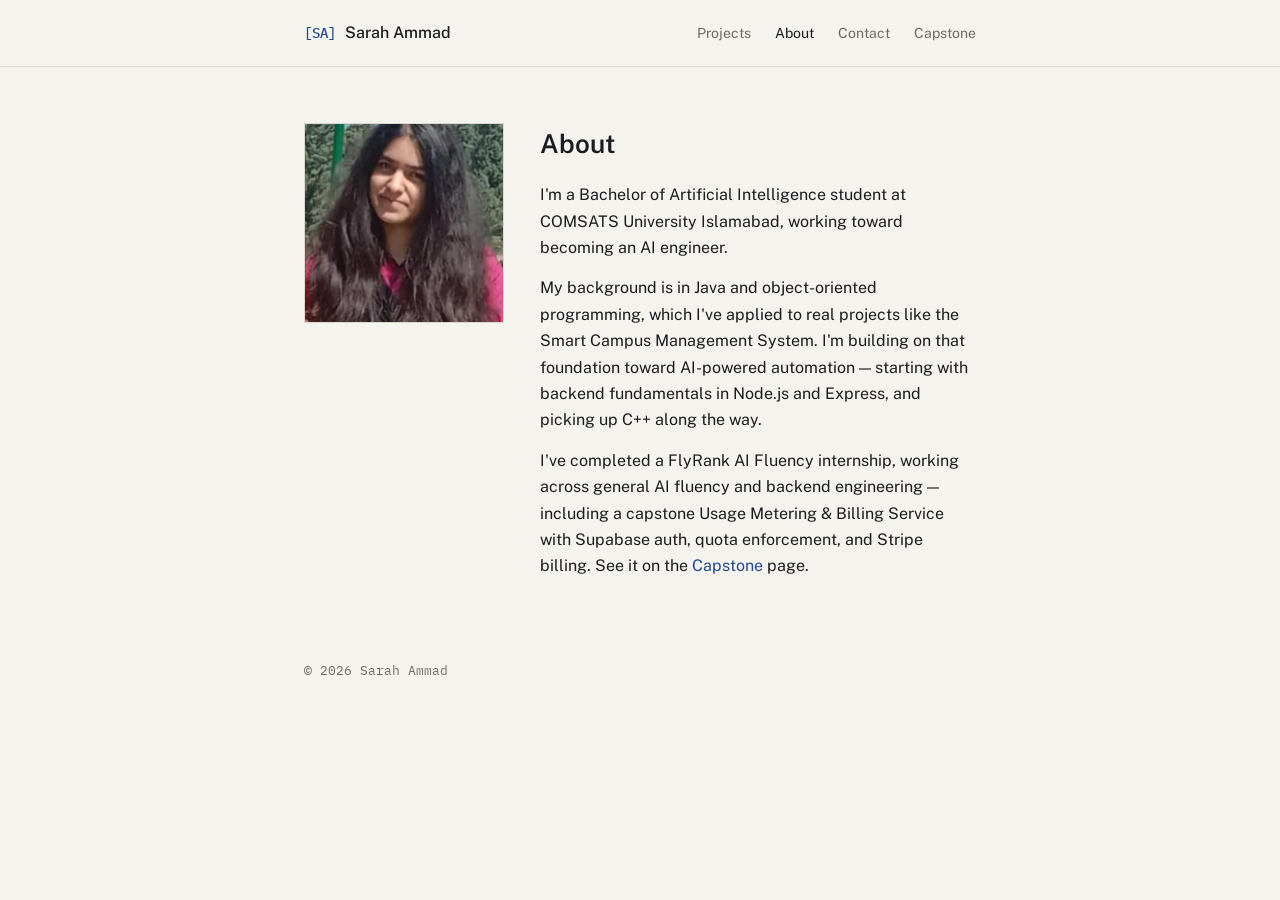
==== about.html @ 1abfa950 "Update navigation and heading styles in about.html" ====
<!DOCTYPE html>
<html lang="en">
<head>
<meta charset="UTF-8">
<meta name="viewport" content="width=device-width, initial-scale=1.0">
<title>About — Sarah Ammad</title>
<meta name="description" content="About Sarah Ammad — AI engineering student at COMSATS University Islamabad, building toward AI-powered automation.">
<meta property="og:title" content="About — Sarah Ammad">
<meta property="og:description" content="About Sarah Ammad — AI engineering student at COMSATS University Islamabad, building toward AI-powered automation.">
<meta property="og:type" content="website">
<meta property="og:url" content="https://sarahammadai.github.io/about.html">
<link rel="icon" type="image/svg+xml" href="favicon.svg">
<link rel="stylesheet" href="style.css">
</head>
<body>
<nav>
  <div class="nav-inner">
    <div class="brand">
      <a href="index.html"><span class="mark">[SA]</span> Sarah Ammad</a>
    </div>
    <div class="nav-links">
      <a href="projects.html">Projects</a>
      <a href="about.html" class="current">About</a>
      <a href="contact.html">Contact</a>
      <a href="capstone.html">Capstone</a>
    </div>
  </div>
</nav>
<div class="wrap">
  <section style="border-top:none; padding-top:56px;">
    <div class="about-grid">
      <img src="headshot.jpg" alt="Photo of Sarah Ammad">
      <div>
        <h1 style="font-weight:600; font-size:26px; margin-bottom:16px;">About</h1>
        <p style="margin-bottom:14px;">I'm a Bachelor of Artificial Intelligence student at COMSATS University Islamabad, working toward becoming an AI engineer.</p>
        <p style="margin-bottom:14px;">My background is in Java and object-oriented programming, which I've applied to real projects like the Smart Campus Management System. I'm building on that foundation toward AI-powered automation — starting with backend fundamentals in Node.js and Express, and picking up C++ along the way.</p>
        <p>I've completed a FlyRank AI Fluency internship, working across general AI fluency and backend engineering — including a capstone Usage Metering &amp; Billing Service with Supabase auth, quota enforcement, and Stripe billing. See it on the <a href="capstone.html">Capstone</a> page.</p>
      </div>
    </div>
  </section>
</div>
<footer>
  <div class="wrap">
    © 2026 Sarah Ammad
    <!-- <a href="FLYRANK_VERIFICATION_URL"><img src="flyrank-badge.svg" alt="FlyRank AI Fluency Graduate" height="32"></a> -->
  </div>
</footer>
<script data-goatcounter="https://sarahammad.goatcounter.com/count" async src="//gc.zgo.at/count.js"></script>
</body>
</html>
---- style.css ----
@import url('https://fonts.googleapis.com/css2?family=Public+Sans:wght@400;500;600&family=IBM+Plex+Mono:wght@400;500&display=swap');

:root {
  --paper: #F5F3EE;
  --ink: #1B1C1F;
  --accent: #23478E;
  --accent-soft: #E8ECF6;
  --muted: #6E6B62;
  --border: #DCD8CC;
  --surface: #EDEAE1;
}

* { margin: 0; padding: 0; box-sizing: border-box; }

body {
  font-family: 'Public Sans', sans-serif;
  background: var(--paper);
  color: var(--ink);
  line-height: 1.65;
  font-size: 16px;
}

a { color: var(--accent); text-decoration: none; }
a:hover { text-decoration: underline; }
a:focus-visible, button:focus-visible, input:focus-visible, textarea:focus-visible {
  outline: 2px solid var(--accent);
  outline-offset: 2px;
}

img { max-width: 100%; display: block; border: 1px solid var(--border); }

code, .mono { font-family: 'IBM Plex Mono', monospace; }

.wrap { max-width: 720px; margin: 0 auto; padding: 0 24px; }

/* Nav */
nav { border-bottom: 1px solid var(--border); }
.nav-inner {
  max-width: 720px;
  margin: 0 auto;
  padding: 20px 24px;
  display: flex;
  align-items: center;
  justify-content: space-between;
  flex-wrap: wrap;
  row-gap: 10px;
}
.brand { display: flex; align-items: center; gap: 9px; }
.brand a { color: var(--ink); display: flex; align-items: center; gap: 9px; font-weight: 500; }
.brand a:hover { text-decoration: none; }
.brand .mark {
  font-family: 'IBM Plex Mono', monospace;
  color: var(--accent);
  font-size: 14px;
}
.nav-links { display: flex; gap: 24px; font-size: 14px; }
.nav-links a { color: var(--muted); }
.nav-links a:hover { color: var(--ink); text-decoration: none; }
.nav-links a.current { color: var(--ink); }

/* Hero */
.hero { padding: 64px 0 48px; }
.hero h1 { font-weight: 600; font-size: 32px; margin-bottom: 12px; letter-spacing: -0.01em; }
.hero p.claim { font-size: 17px; color: var(--muted); max-width: 520px; margin-bottom: 28px; }

.btn {
  display: inline-block;
  background: var(--ink);
  color: var(--paper);
  padding: 11px 22px;
  font-size: 14px;
  font-weight: 500;
  border: 1px solid var(--ink);
}
.btn:hover { text-decoration: none; background: var(--accent); border-color: var(--accent); }

/* Status readout */
.status {
  font-family: 'IBM Plex Mono', monospace;
  font-size: 13.5px;
  background: var(--surface);
  border: 1px solid var(--border);
  padding: 18px 22px;
  color: var(--ink);
  line-height: 1.9;
}
.status .k { color: var(--muted); }
.status .v { color: var(--accent); }

/* Sections */
section { padding: 44px 0; border-top: 1px solid var(--border); }
h2 { font-weight: 600; font-size: 20px; margin-bottom: 20px; letter-spacing: -0.005em; }
h3 { font-weight: 500; font-size: 17px; margin-bottom: 6px; }

/* Spec sheet (key/value blocks) */
.spec { border-top: 1px solid var(--border); margin-top: 4px; }
.spec-row {
  display: grid;
  grid-template-columns: 140px 1fr;
  gap: 16px;
  padding: 12px 0;
  border-bottom: 1px solid var(--border);
  font-size: 14.5px;
}
.spec-row dt {
  font-family: 'IBM Plex Mono', monospace;
  color: var(--muted);
  font-size: 12.5px;
  text-transform: lowercase;
  padding-top: 1px;
}
.spec-row dd { color: var(--ink); }

/* Project list rows */
.project-list { border-top: 1px solid var(--border); }
.project-row {
  display: grid;
  grid-template-columns: 130px 1fr;
  gap: 24px;
  padding: 28px 0;
  border-bottom: 1px solid var(--border);
}
.project-row .stack {
  font-family: 'IBM Plex Mono', monospace;
  font-size: 12px;
  color: var(--accent);
  line-height: 1.6;
  padding-top: 2px;
}
.project-row p { color: var(--muted); font-size: 15px; margin: 6px 0 10px; }
.project-row a { font-size: 14.5px; }

/* Skills */
.skills { display: flex; flex-wrap: wrap; gap: 8px; }
.skills span {
  font-family: 'IBM Plex Mono', monospace;
  font-size: 12.5px;
  border: 1px solid var(--border);
  padding: 5px 12px;
  color: var(--muted);
}

/* Case study pages */
.case-header p.subtitle { color: var(--muted); font-size: 16px; margin-top: 8px; }
.shot { margin: 28px 0; }
.shot figcaption { font-size: 13.5px; color: var(--muted); margin-top: 10px; }

/* About */
.about-grid { display: grid; grid-template-columns: 200px 1fr; gap: 36px; align-items: start; }

/* Contact */
.contact-list { list-style: none; }
.contact-list li {
  margin-bottom: 0;
  font-size: 15.5px;
  padding: 12px 0;
  border-bottom: 1px solid var(--border);
  display: grid;
  grid-template-columns: 100px 1fr;
  gap: 16px;
}
.contact-list { border-top: 1px solid var(--border); }
.contact-list .label { font-family: 'IBM Plex Mono', monospace; font-size: 12.5px; color: var(--muted); padding-top: 2px; }

label { font-size: 13.5px; color: var(--muted); display: block; margin-bottom: 6px; }
input[type=text], input[type=email], textarea {
  width: 100%;
  padding: 10px 12px;
  border: 1px solid var(--border);
  background: var(--paper);
  font-family: 'Public Sans', sans-serif;
  font-size: 15px;
  color: var(--ink);
}
input:focus, textarea:focus { border-color: var(--accent); }
.field { margin-bottom: 16px; }

footer {
  padding: 36px 0 60px;
  color: var(--muted);
  font-size: 13px;
  font-family: 'IBM Plex Mono', monospace;
}

@media (max-width: 640px) {
  .about-grid { grid-template-columns: 1fr; }
  .about-grid img { width: 150px; }
  .project-row { grid-template-columns: 1fr; gap: 8px; }
  .spec-row { grid-template-columns: 100px 1fr; }
  .nav-links { gap: 16px; font-size: 13px; }
  .hero h1 { font-size: 27px; }
}
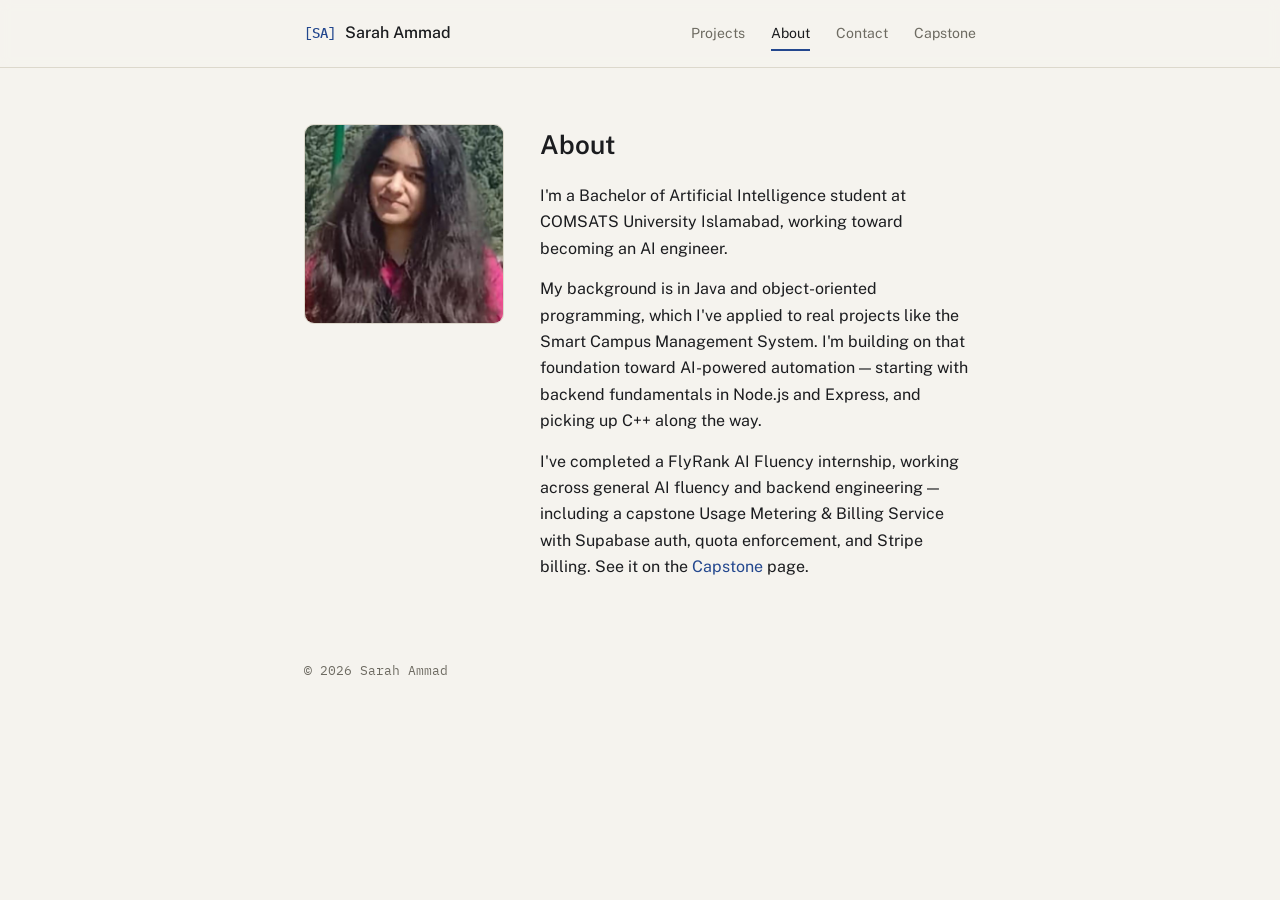
==== commit 5e72ca42: "Add navigation toggle button and script inclusion" ====
--- a/about.html
+++ b/about.html
@@ -24,6 +24,7 @@
       <a href="contact.html">Contact</a>
       <a href="capstone.html">Capstone</a>
     </div>
+    <button class="nav-toggle" aria-label="Menu" aria-expanded="false"><span></span></button>
   </div>
 </nav>
 <div class="wrap">
@@ -46,5 +47,6 @@
   </div>
 </footer>
 <script data-goatcounter="https://sarahammad.goatcounter.com/count" async src="//gc.zgo.at/count.js"></script>
+<script src="app.js"></script>
 </body>
 </html>
--- a/style.css
+++ b/style.css
@@ -8,9 +8,12 @@
   --muted: #6E6B62;
   --border: #DCD8CC;
   --surface: #EDEAE1;
+  --radius: 5px;
 }
 
 * { margin: 0; padding: 0; box-sizing: border-box; }
+
+html { scroll-behavior: smooth; }
 
 body {
   font-family: 'Public Sans', sans-serif;
@@ -20,46 +23,92 @@
   font-size: 16px;
 }
 
-a { color: var(--accent); text-decoration: none; }
+a { color: var(--accent); text-decoration: none; transition: color .15s ease; }
 a:hover { text-decoration: underline; }
 a:focus-visible, button:focus-visible, input:focus-visible, textarea:focus-visible {
   outline: 2px solid var(--accent);
   outline-offset: 2px;
 }
 
-img { max-width: 100%; display: block; border: 1px solid var(--border); }
+img { max-width: 100%; display: block; border: 1px solid var(--border); border-radius: var(--radius); transition: box-shadow .2s ease, border-color .2s ease; }
+figure.shot:hover img { box-shadow: 0 6px 20px rgba(27,28,31,0.08); border-color: #C9C4B4; }
 
 code, .mono { font-family: 'IBM Plex Mono', monospace; }
 
 .wrap { max-width: 720px; margin: 0 auto; padding: 0 24px; }
 
 /* Nav */
-nav { border-bottom: 1px solid var(--border); }
+nav {
+  border-bottom: 1px solid var(--border);
+  position: sticky;
+  top: 0;
+  background: rgba(245,243,238,0.92);
+  backdrop-filter: blur(6px);
+  z-index: 20;
+}
 .nav-inner {
   max-width: 720px;
   margin: 0 auto;
-  padding: 20px 24px;
+  padding: 18px 24px;
   display: flex;
   align-items: center;
   justify-content: space-between;
-  flex-wrap: wrap;
-  row-gap: 10px;
 }
 .brand { display: flex; align-items: center; gap: 9px; }
 .brand a { color: var(--ink); display: flex; align-items: center; gap: 9px; font-weight: 500; }
-.brand a:hover { text-decoration: none; }
+.brand a:hover { text-decoration: none; color: var(--accent); }
 .brand .mark {
   font-family: 'IBM Plex Mono', monospace;
   color: var(--accent);
   font-size: 14px;
 }
-.nav-links { display: flex; gap: 24px; font-size: 14px; }
-.nav-links a { color: var(--muted); }
+.nav-links { display: flex; gap: 26px; font-size: 14px; }
+.nav-links a { color: var(--muted); position: relative; padding: 4px 0; }
 .nav-links a:hover { color: var(--ink); text-decoration: none; }
 .nav-links a.current { color: var(--ink); }
+.nav-links a.current::after {
+  content: "";
+  position: absolute;
+  left: 0; right: 0; bottom: -2px;
+  height: 2px;
+  background: var(--accent);
+}
+.nav-toggle {
+  display: none;
+  background: none;
+  border: 1px solid var(--border);
+  border-radius: var(--radius);
+  width: 38px;
+  height: 34px;
+  align-items: center;
+  justify-content: center;
+  cursor: pointer;
+}
+.nav-toggle span, .nav-toggle span::before, .nav-toggle span::after {
+  content: "";
+  display: block;
+  width: 16px;
+  height: 1.5px;
+  background: var(--ink);
+  position: relative;
+  transition: transform .2s ease, opacity .2s ease;
+}
+.nav-toggle span::before { position: absolute; top: -5px; }
+.nav-toggle span::after { position: absolute; top: 5px; }
+.nav-toggle[aria-expanded="true"] span { background: transparent; }
+.nav-toggle[aria-expanded="true"] span::before { transform: translateY(5px) rotate(45deg); }
+.nav-toggle[aria-expanded="true"] span::after { transform: translateY(-5px) rotate(-45deg); }
+
+/* Breadcrumb */
+.crumb { padding: 20px 0 0; font-size: 13.5px; }
+.crumb a { color: var(--muted); }
+.crumb a:hover { color: var(--accent); }
 
 /* Hero */
-.hero { padding: 64px 0 48px; }
+.hero { padding: 60px 0 44px; }
+.hero .rule {
+  width: 40px; height: 3px; background: var(--accent); margin-bottom: 22px;
+}
 .hero h1 { font-weight: 600; font-size: 32px; margin-bottom: 12px; letter-spacing: -0.01em; }
 .hero p.claim { font-size: 17px; color: var(--muted); max-width: 520px; margin-bottom: 28px; }
 
@@ -71,8 +120,12 @@
   font-size: 14px;
   font-weight: 500;
   border: 1px solid var(--ink);
+  border-radius: var(--radius);
+  transition: background .15s ease, border-color .15s ease, transform .1s ease;
+  cursor: pointer;
 }
 .btn:hover { text-decoration: none; background: var(--accent); border-color: var(--accent); }
+.btn:active { transform: scale(0.98); }
 
 /* Status readout */
 .status {
@@ -80,6 +133,7 @@
   font-size: 13.5px;
   background: var(--surface);
   border: 1px solid var(--border);
+  border-radius: var(--radius);
   padding: 18px 22px;
   color: var(--ink);
   line-height: 1.9;
@@ -117,9 +171,13 @@
   display: grid;
   grid-template-columns: 130px 1fr;
   gap: 24px;
-  padding: 28px 0;
-  border-bottom: 1px solid var(--border);
-}
+  padding: 24px 16px;
+  margin: 0 -16px;
+  border-bottom: 1px solid var(--border);
+  border-radius: var(--radius);
+  transition: background .15s ease;
+}
+.project-row:hover { background: var(--surface); }
 .project-row .stack {
   font-family: 'IBM Plex Mono', monospace;
   font-size: 12px;
@@ -128,7 +186,7 @@
   padding-top: 2px;
 }
 .project-row p { color: var(--muted); font-size: 15px; margin: 6px 0 10px; }
-.project-row a { font-size: 14.5px; }
+.project-row a { font-size: 14.5px; font-weight: 500; }
 
 /* Skills */
 .skills { display: flex; flex-wrap: wrap; gap: 8px; }
@@ -136,9 +194,12 @@
   font-family: 'IBM Plex Mono', monospace;
   font-size: 12.5px;
   border: 1px solid var(--border);
+  border-radius: var(--radius);
   padding: 5px 12px;
   color: var(--muted);
-}
+  transition: border-color .15s ease, color .15s ease;
+}
+.skills span:hover { border-color: var(--accent); color: var(--accent); }
 
 /* Case study pages */
 .case-header p.subtitle { color: var(--muted); font-size: 16px; margin-top: 8px; }
@@ -147,19 +208,22 @@
 
 /* About */
 .about-grid { display: grid; grid-template-columns: 200px 1fr; gap: 36px; align-items: start; }
+.about-grid img { border-radius: 10px; }
 
 /* Contact */
-.contact-list { list-style: none; }
+.contact-list { list-style: none; border-top: 1px solid var(--border); }
 .contact-list li {
-  margin-bottom: 0;
   font-size: 15.5px;
-  padding: 12px 0;
+  padding: 13px 4px;
+  margin: 0 -4px;
   border-bottom: 1px solid var(--border);
   display: grid;
   grid-template-columns: 100px 1fr;
   gap: 16px;
-}
-.contact-list { border-top: 1px solid var(--border); }
+  border-radius: var(--radius);
+  transition: background .15s ease;
+}
+.contact-list li:hover { background: var(--surface); }
 .contact-list .label { font-family: 'IBM Plex Mono', monospace; font-size: 12.5px; color: var(--muted); padding-top: 2px; }
 
 label { font-size: 13.5px; color: var(--muted); display: block; margin-bottom: 6px; }
@@ -167,12 +231,14 @@
   width: 100%;
   padding: 10px 12px;
   border: 1px solid var(--border);
-  background: var(--paper);
+  border-radius: var(--radius);
+  background: #fff;
   font-family: 'Public Sans', sans-serif;
   font-size: 15px;
   color: var(--ink);
-}
-input:focus, textarea:focus { border-color: var(--accent); }
+  transition: border-color .15s ease, box-shadow .15s ease;
+}
+input:focus, textarea:focus { border-color: var(--accent); box-shadow: 0 0 0 3px var(--accent-soft); outline: none; }
 .field { margin-bottom: 16px; }
 
 footer {
@@ -180,6 +246,11 @@
   color: var(--muted);
   font-size: 13px;
   font-family: 'IBM Plex Mono', monospace;
+}
+
+@media (prefers-reduced-motion: reduce) {
+  html { scroll-behavior: auto; }
+  * { transition: none !important; }
 }
 
 @media (max-width: 640px) {
@@ -187,6 +258,21 @@
   .about-grid img { width: 150px; }
   .project-row { grid-template-columns: 1fr; gap: 8px; }
   .spec-row { grid-template-columns: 100px 1fr; }
-  .nav-links { gap: 16px; font-size: 13px; }
   .hero h1 { font-size: 27px; }
-}
+
+  .nav-toggle { display: flex; }
+  .nav-links {
+    position: absolute;
+    top: 100%; left: 0; right: 0;
+    background: var(--paper);
+    border-bottom: 1px solid var(--border);
+    flex-direction: column;
+    gap: 0;
+    padding: 8px 24px 16px;
+    display: none;
+  }
+  .nav-links.open { display: flex; }
+  .nav-links a { padding: 10px 0; border-bottom: 1px solid var(--border); }
+  .nav-links a:last-child { border-bottom: none; }
+  .nav-links a.current::after { display: none; }
+}
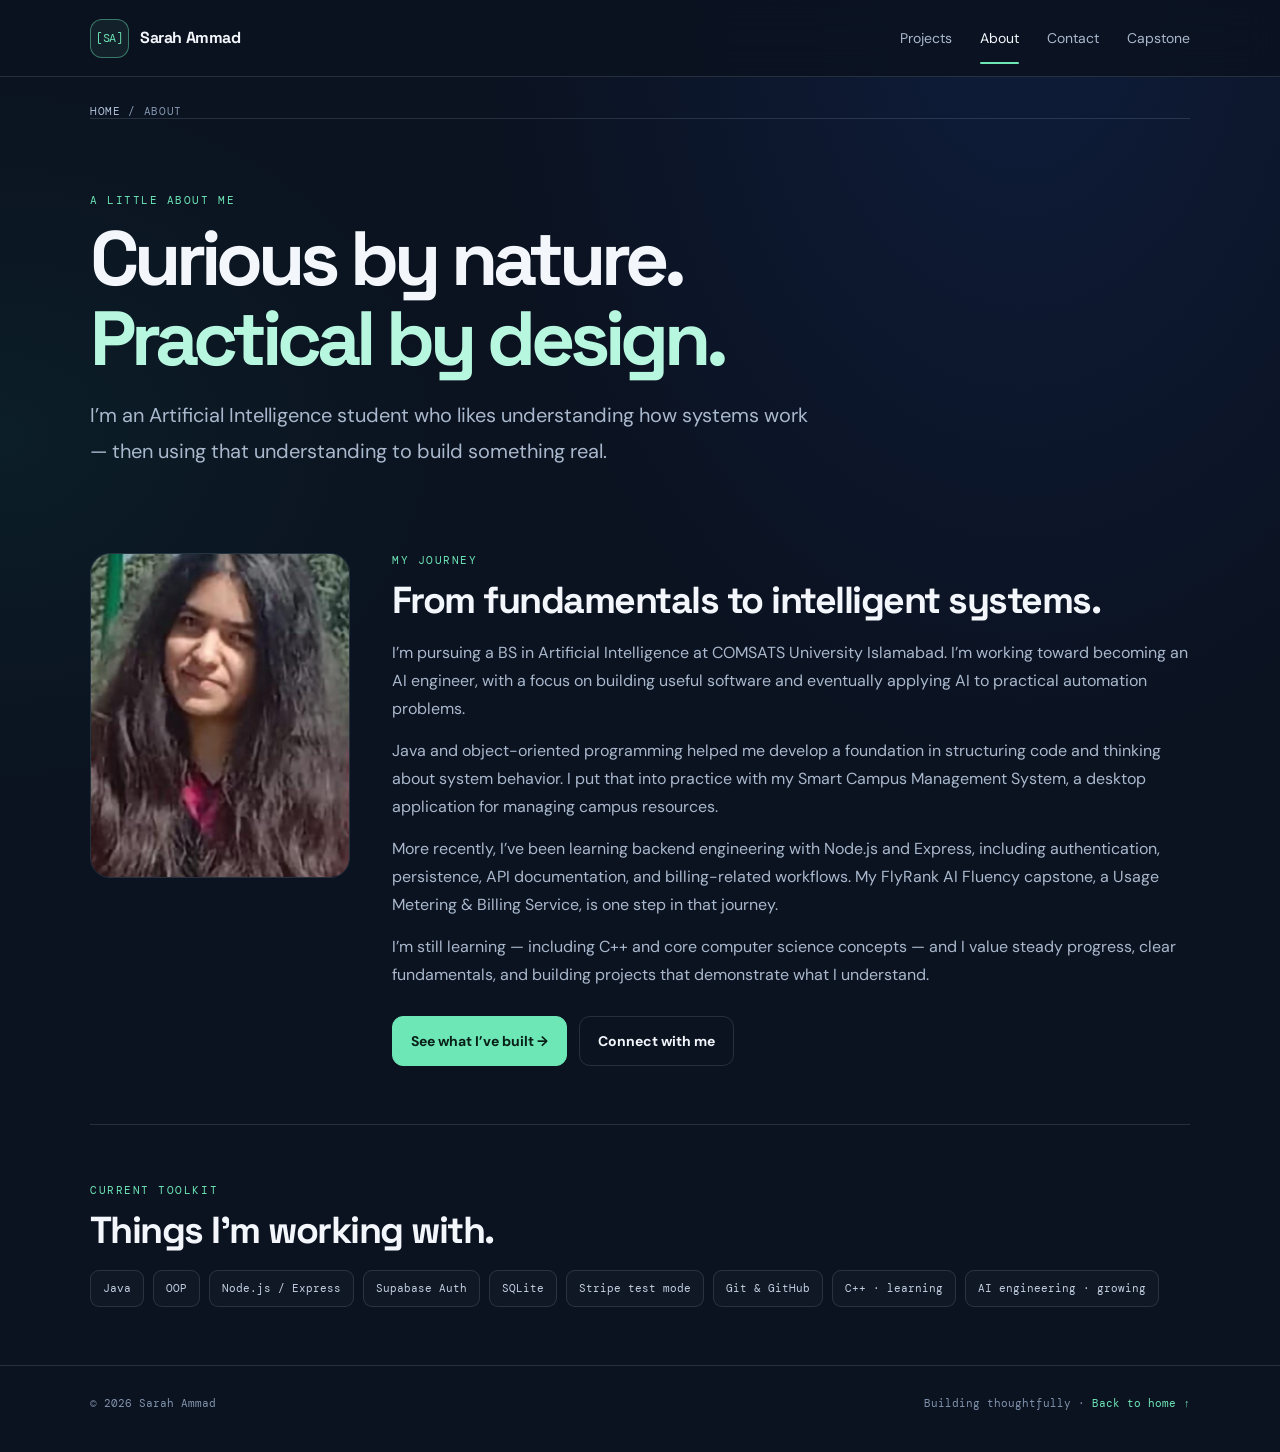
==== commit 43041e6b: "Redesign about.html with cohesive portfolio styling" ====
--- a/about.html
+++ b/about.html
@@ -1,52 +1,11 @@
-<!DOCTYPE html>
-<html lang="en">
-<head>
-<meta charset="UTF-8">
+<!DOCTYPE html><html lang="en"><head><meta charset="UTF-8">
 <meta name="viewport" content="width=device-width, initial-scale=1.0">
+<meta name="theme-color" content="#0b1220">
 <title>About — Sarah Ammad</title>
-<meta name="description" content="About Sarah Ammad — AI engineering student at COMSATS University Islamabad, building toward AI-powered automation.">
+<meta name="description" content="Learn about Sarah Ammad, an Artificial Intelligence student at COMSATS University Islamabad building toward AI engineering.">
 <meta property="og:title" content="About — Sarah Ammad">
-<meta property="og:description" content="About Sarah Ammad — AI engineering student at COMSATS University Islamabad, building toward AI-powered automation.">
+<meta property="og:description" content="Learn about Sarah Ammad, an Artificial Intelligence student at COMSATS University Islamabad building toward AI engineering.">
 <meta property="og:type" content="website">
 <meta property="og:url" content="https://sarahammadai.github.io/about.html">
 <link rel="icon" type="image/svg+xml" href="favicon.svg">
-<link rel="stylesheet" href="style.css">
-</head>
-<body>
-<nav>
-  <div class="nav-inner">
-    <div class="brand">
-      <a href="index.html"><span class="mark">[SA]</span> Sarah Ammad</a>
-    </div>
-    <div class="nav-links">
-      <a href="projects.html">Projects</a>
-      <a href="about.html" class="current">About</a>
-      <a href="contact.html">Contact</a>
-      <a href="capstone.html">Capstone</a>
-    </div>
-    <button class="nav-toggle" aria-label="Menu" aria-expanded="false"><span></span></button>
-  </div>
-</nav>
-<div class="wrap">
-  <section style="border-top:none; padding-top:56px;">
-    <div class="about-grid">
-      <img src="headshot.jpg" alt="Photo of Sarah Ammad">
-      <div>
-        <h1 style="font-weight:600; font-size:26px; margin-bottom:16px;">About</h1>
-        <p style="margin-bottom:14px;">I'm a Bachelor of Artificial Intelligence student at COMSATS University Islamabad, working toward becoming an AI engineer.</p>
-        <p style="margin-bottom:14px;">My background is in Java and object-oriented programming, which I've applied to real projects like the Smart Campus Management System. I'm building on that foundation toward AI-powered automation — starting with backend fundamentals in Node.js and Express, and picking up C++ along the way.</p>
-        <p>I've completed a FlyRank AI Fluency internship, working across general AI fluency and backend engineering — including a capstone Usage Metering &amp; Billing Service with Supabase auth, quota enforcement, and Stripe billing. See it on the <a href="capstone.html">Capstone</a> page.</p>
-      </div>
-    </div>
-  </section>
-</div>
-<footer>
-  <div class="wrap">
-    © 2026 Sarah Ammad
-    <!-- <a href="FLYRANK_VERIFICATION_URL"><img src="flyrank-badge.svg" alt="FlyRank AI Fluency Graduate" height="32"></a> -->
-  </div>
-</footer>
-<script data-goatcounter="https://sarahammad.goatcounter.com/count" async src="//gc.zgo.at/count.js"></script>
-<script src="app.js"></script>
-</body>
-</html>
+<link rel="stylesheet" href="style.css"></head><body><nav><div class="wrap nav-inner"><div class="brand"><a href="index.html"><span class="mark">[SA]</span> Sarah Ammad</a></div><button class="nav-toggle" aria-label="Toggle navigation" aria-expanded="false"><span></span>Menu</button><div class="nav-links"><a href="projects.html" >Projects</a><a href="about.html" class="current">About</a><a href="contact.html" >Contact</a><a href="capstone.html" >Capstone</a></div></div></nav><main class="wrap"><p class="crumb"><a href="index.html">Home</a> / About</p><section class="hero"><p class="kicker">A little about me</p><h1>Curious by nature.<br><span class="highlight">Practical by design.</span></h1><p class="claim">I’m an Artificial Intelligence student who likes understanding how systems work — then using that understanding to build something real.</p></section><section style="padding-top:0;border-top:0"><div class="about-grid"><img src="headshot.jpg" alt="Portrait of Sarah Ammad" loading="lazy"><div><p class="kicker">My journey</p><h2>From fundamentals to intelligent systems.</h2><p>I’m pursuing a BS in Artificial Intelligence at COMSATS University Islamabad. I’m working toward becoming an AI engineer, with a focus on building useful software and eventually applying AI to practical automation problems.</p><p>Java and object-oriented programming helped me develop a foundation in structuring code and thinking about system behavior. I put that into practice with my Smart Campus Management System, a desktop application for managing campus resources.</p><p>More recently, I’ve been learning backend engineering with Node.js and Express, including authentication, persistence, API documentation, and billing-related workflows. My FlyRank AI Fluency capstone, a Usage Metering &amp; Billing Service, is one step in that journey.</p><p>I’m still learning — including C++ and core computer science concepts — and I value steady progress, clear fundamentals, and building projects that demonstrate what I understand.</p><div class="actions"><a class="btn" href="projects.html">See what I’ve built →</a><a class="btn secondary" href="contact.html">Connect with me</a></div></div></div></section><section><p class="kicker">Current toolkit</p><h2>Things I’m working with.</h2><div class="skills"><span>Java</span><span>OOP</span><span>Node.js / Express</span><span>Supabase Auth</span><span>SQLite</span><span>Stripe test mode</span><span>Git &amp; GitHub</span><span>C++ · learning</span><span>AI engineering · growing</span></div></section></main><footer><div class="wrap"><span>© 2026 Sarah Ammad</span><span>Building thoughtfully · <a href="index.html">Back to home ↑</a></span></div></footer><script data-goatcounter="https://sarahammad.goatcounter.com/count" async src="//gc.zgo.at/count.js"></script><script src="app.js"></script></body></html>
--- a/style.css
+++ b/style.css
@@ -1,278 +1,55 @@
-@import url('https://fonts.googleapis.com/css2?family=Public+Sans:wght@400;500;600&family=IBM+Plex+Mono:wght@400;500&display=swap');
-
-:root {
-  --paper: #F5F3EE;
-  --ink: #1B1C1F;
-  --accent: #23478E;
-  --accent-soft: #E8ECF6;
-  --muted: #6E6B62;
-  --border: #DCD8CC;
-  --surface: #EDEAE1;
-  --radius: 5px;
-}
-
-* { margin: 0; padding: 0; box-sizing: border-box; }
-
-html { scroll-behavior: smooth; }
-
-body {
-  font-family: 'Public Sans', sans-serif;
-  background: var(--paper);
-  color: var(--ink);
-  line-height: 1.65;
-  font-size: 16px;
-}
-
-a { color: var(--accent); text-decoration: none; transition: color .15s ease; }
-a:hover { text-decoration: underline; }
-a:focus-visible, button:focus-visible, input:focus-visible, textarea:focus-visible {
-  outline: 2px solid var(--accent);
-  outline-offset: 2px;
-}
-
-img { max-width: 100%; display: block; border: 1px solid var(--border); border-radius: var(--radius); transition: box-shadow .2s ease, border-color .2s ease; }
-figure.shot:hover img { box-shadow: 0 6px 20px rgba(27,28,31,0.08); border-color: #C9C4B4; }
-
-code, .mono { font-family: 'IBM Plex Mono', monospace; }
-
-.wrap { max-width: 720px; margin: 0 auto; padding: 0 24px; }
-
-/* Nav */
-nav {
-  border-bottom: 1px solid var(--border);
-  position: sticky;
-  top: 0;
-  background: rgba(245,243,238,0.92);
-  backdrop-filter: blur(6px);
-  z-index: 20;
-}
-.nav-inner {
-  max-width: 720px;
-  margin: 0 auto;
-  padding: 18px 24px;
-  display: flex;
-  align-items: center;
-  justify-content: space-between;
-}
-.brand { display: flex; align-items: center; gap: 9px; }
-.brand a { color: var(--ink); display: flex; align-items: center; gap: 9px; font-weight: 500; }
-.brand a:hover { text-decoration: none; color: var(--accent); }
-.brand .mark {
-  font-family: 'IBM Plex Mono', monospace;
-  color: var(--accent);
-  font-size: 14px;
-}
-.nav-links { display: flex; gap: 26px; font-size: 14px; }
-.nav-links a { color: var(--muted); position: relative; padding: 4px 0; }
-.nav-links a:hover { color: var(--ink); text-decoration: none; }
-.nav-links a.current { color: var(--ink); }
-.nav-links a.current::after {
-  content: "";
-  position: absolute;
-  left: 0; right: 0; bottom: -2px;
-  height: 2px;
-  background: var(--accent);
-}
-.nav-toggle {
-  display: none;
-  background: none;
-  border: 1px solid var(--border);
-  border-radius: var(--radius);
-  width: 38px;
-  height: 34px;
-  align-items: center;
-  justify-content: center;
-  cursor: pointer;
-}
-.nav-toggle span, .nav-toggle span::before, .nav-toggle span::after {
-  content: "";
-  display: block;
-  width: 16px;
-  height: 1.5px;
-  background: var(--ink);
-  position: relative;
-  transition: transform .2s ease, opacity .2s ease;
-}
-.nav-toggle span::before { position: absolute; top: -5px; }
-.nav-toggle span::after { position: absolute; top: 5px; }
-.nav-toggle[aria-expanded="true"] span { background: transparent; }
-.nav-toggle[aria-expanded="true"] span::before { transform: translateY(5px) rotate(45deg); }
-.nav-toggle[aria-expanded="true"] span::after { transform: translateY(-5px) rotate(-45deg); }
-
-/* Breadcrumb */
-.crumb { padding: 20px 0 0; font-size: 13.5px; }
-.crumb a { color: var(--muted); }
-.crumb a:hover { color: var(--accent); }
-
-/* Hero */
-.hero { padding: 60px 0 44px; }
-.hero .rule {
-  width: 40px; height: 3px; background: var(--accent); margin-bottom: 22px;
-}
-.hero h1 { font-weight: 600; font-size: 32px; margin-bottom: 12px; letter-spacing: -0.01em; }
-.hero p.claim { font-size: 17px; color: var(--muted); max-width: 520px; margin-bottom: 28px; }
-
-.btn {
-  display: inline-block;
-  background: var(--ink);
-  color: var(--paper);
-  padding: 11px 22px;
-  font-size: 14px;
-  font-weight: 500;
-  border: 1px solid var(--ink);
-  border-radius: var(--radius);
-  transition: background .15s ease, border-color .15s ease, transform .1s ease;
-  cursor: pointer;
-}
-.btn:hover { text-decoration: none; background: var(--accent); border-color: var(--accent); }
-.btn:active { transform: scale(0.98); }
-
-/* Status readout */
-.status {
-  font-family: 'IBM Plex Mono', monospace;
-  font-size: 13.5px;
-  background: var(--surface);
-  border: 1px solid var(--border);
-  border-radius: var(--radius);
-  padding: 18px 22px;
-  color: var(--ink);
-  line-height: 1.9;
-}
-.status .k { color: var(--muted); }
-.status .v { color: var(--accent); }
-
-/* Sections */
-section { padding: 44px 0; border-top: 1px solid var(--border); }
-h2 { font-weight: 600; font-size: 20px; margin-bottom: 20px; letter-spacing: -0.005em; }
-h3 { font-weight: 500; font-size: 17px; margin-bottom: 6px; }
-
-/* Spec sheet (key/value blocks) */
-.spec { border-top: 1px solid var(--border); margin-top: 4px; }
-.spec-row {
-  display: grid;
-  grid-template-columns: 140px 1fr;
-  gap: 16px;
-  padding: 12px 0;
-  border-bottom: 1px solid var(--border);
-  font-size: 14.5px;
-}
-.spec-row dt {
-  font-family: 'IBM Plex Mono', monospace;
-  color: var(--muted);
-  font-size: 12.5px;
-  text-transform: lowercase;
-  padding-top: 1px;
-}
-.spec-row dd { color: var(--ink); }
-
-/* Project list rows */
-.project-list { border-top: 1px solid var(--border); }
-.project-row {
-  display: grid;
-  grid-template-columns: 130px 1fr;
-  gap: 24px;
-  padding: 24px 16px;
-  margin: 0 -16px;
-  border-bottom: 1px solid var(--border);
-  border-radius: var(--radius);
-  transition: background .15s ease;
-}
-.project-row:hover { background: var(--surface); }
-.project-row .stack {
-  font-family: 'IBM Plex Mono', monospace;
-  font-size: 12px;
-  color: var(--accent);
-  line-height: 1.6;
-  padding-top: 2px;
-}
-.project-row p { color: var(--muted); font-size: 15px; margin: 6px 0 10px; }
-.project-row a { font-size: 14.5px; font-weight: 500; }
-
-/* Skills */
-.skills { display: flex; flex-wrap: wrap; gap: 8px; }
-.skills span {
-  font-family: 'IBM Plex Mono', monospace;
-  font-size: 12.5px;
-  border: 1px solid var(--border);
-  border-radius: var(--radius);
-  padding: 5px 12px;
-  color: var(--muted);
-  transition: border-color .15s ease, color .15s ease;
-}
-.skills span:hover { border-color: var(--accent); color: var(--accent); }
-
-/* Case study pages */
-.case-header p.subtitle { color: var(--muted); font-size: 16px; margin-top: 8px; }
-.shot { margin: 28px 0; }
-.shot figcaption { font-size: 13.5px; color: var(--muted); margin-top: 10px; }
-
-/* About */
-.about-grid { display: grid; grid-template-columns: 200px 1fr; gap: 36px; align-items: start; }
-.about-grid img { border-radius: 10px; }
-
-/* Contact */
-.contact-list { list-style: none; border-top: 1px solid var(--border); }
-.contact-list li {
-  font-size: 15.5px;
-  padding: 13px 4px;
-  margin: 0 -4px;
-  border-bottom: 1px solid var(--border);
-  display: grid;
-  grid-template-columns: 100px 1fr;
-  gap: 16px;
-  border-radius: var(--radius);
-  transition: background .15s ease;
-}
-.contact-list li:hover { background: var(--surface); }
-.contact-list .label { font-family: 'IBM Plex Mono', monospace; font-size: 12.5px; color: var(--muted); padding-top: 2px; }
-
-label { font-size: 13.5px; color: var(--muted); display: block; margin-bottom: 6px; }
-input[type=text], input[type=email], textarea {
-  width: 100%;
-  padding: 10px 12px;
-  border: 1px solid var(--border);
-  border-radius: var(--radius);
-  background: #fff;
-  font-family: 'Public Sans', sans-serif;
-  font-size: 15px;
-  color: var(--ink);
-  transition: border-color .15s ease, box-shadow .15s ease;
-}
-input:focus, textarea:focus { border-color: var(--accent); box-shadow: 0 0 0 3px var(--accent-soft); outline: none; }
-.field { margin-bottom: 16px; }
-
-footer {
-  padding: 36px 0 60px;
-  color: var(--muted);
-  font-size: 13px;
-  font-family: 'IBM Plex Mono', monospace;
-}
-
-@media (prefers-reduced-motion: reduce) {
-  html { scroll-behavior: auto; }
-  * { transition: none !important; }
-}
-
-@media (max-width: 640px) {
-  .about-grid { grid-template-columns: 1fr; }
-  .about-grid img { width: 150px; }
-  .project-row { grid-template-columns: 1fr; gap: 8px; }
-  .spec-row { grid-template-columns: 100px 1fr; }
-  .hero h1 { font-size: 27px; }
-
-  .nav-toggle { display: flex; }
-  .nav-links {
-    position: absolute;
-    top: 100%; left: 0; right: 0;
-    background: var(--paper);
-    border-bottom: 1px solid var(--border);
-    flex-direction: column;
-    gap: 0;
-    padding: 8px 24px 16px;
-    display: none;
-  }
-  .nav-links.open { display: flex; }
-  .nav-links a { padding: 10px 0; border-bottom: 1px solid var(--border); }
-  .nav-links a:last-child { border-bottom: none; }
-  .nav-links a.current::after { display: none; }
-}
+@import url('https://fonts.googleapis.com/css2?family=DM+Mono:wght@400;500&family=DM+Sans:wght@400;500;600;700&family=Space+Grotesk:wght@500;600;700&display=swap');
+:root{--bg:#0b1220;--panel:#111d30;--panel2:#15243a;--line:rgba(190,211,235,.15);--text:#f3f7fc;--muted:#a9b8cc;--green:#6ee7b7;--mint:#b8f7df;--blue:#8cb8ff;--mono:'DM Mono',monospace;--sans:'DM Sans',sans-serif;--display:'Space Grotesk',sans-serif;--radius:18px}
+*{box-sizing:border-box;margin:0;padding:0}
+html{scroll-behavior:smooth;scroll-padding-top:95px}
+body{font-family:var(--sans);background:radial-gradient(ellipse at 80% 0%,rgba(37,99,235,.13),transparent 34rem),radial-gradient(ellipse at 0% 30%,rgba(16,185,129,.07),transparent 30rem),var(--bg);color:var(--text);line-height:1.75;font-size:16px;min-height:100vh}
+a{color:var(--green);text-decoration:none;transition:color .2s ease,border-color .2s ease,background .2s ease}a:hover{color:#d3ffef}
+a:focus-visible,button:focus-visible,input:focus-visible,textarea:focus-visible{outline:2px solid var(--green);outline-offset:4px}
+img{max-width:100%;display:block;border:1px solid var(--line);border-radius:14px}
+code,.mono,.project-row .stack,.skills span,.status,.spec-row dt,.contact-list .label{font-family:var(--mono)}
+.wrap{width:min(1100px,calc(100% - 44px));margin-inline:auto;padding:0}
+nav{position:sticky;top:0;z-index:20;background:rgba(11,18,32,.84);backdrop-filter:blur(18px);border-bottom:1px solid var(--line)}
+.nav-inner{height:76px;display:flex;align-items:center;justify-content:space-between;gap:24px}
+.brand a{font-family:var(--display);font-weight:700;color:var(--text);display:flex;align-items:center;gap:11px;letter-spacing:-.025em}
+.brand a:hover{text-decoration:none;color:var(--mint)}
+.brand .mark{display:grid;place-items:center;width:39px;height:39px;border:1px solid rgba(110,231,183,.45);border-radius:12px;color:var(--green);font:12px var(--mono);background:rgba(110,231,183,.08)}
+.nav-links{display:flex;gap:28px;align-items:center;font-size:14px}.nav-links a{color:var(--muted);position:relative;padding:5px 0}.nav-links a:hover,.nav-links a.current{color:var(--text);text-decoration:none}
+.nav-links a.current:after{content:"";height:2px;position:absolute;bottom:-9px;left:0;right:0;background:var(--green);border-radius:2px}
+.nav-toggle{display:none;background:transparent;border:1px solid var(--line);border-radius:10px;color:var(--text);padding:8px 12px;cursor:pointer;font:12px var(--mono)}
+.crumb{padding:27px 0 0;color:#8497b0;font:11px var(--mono);letter-spacing:.06em;text-transform:uppercase}.crumb a{color:#b1c2d8}
+section{padding:58px 0;border-top:1px solid var(--line)}section:first-child{border-top:0}
+h1,h2,h3{font-family:var(--display);line-height:1.15;letter-spacing:-.04em}
+h1{font-size:clamp(2.4rem,5vw,4rem);margin-bottom:18px}h2{font-size:clamp(1.7rem,3vw,2.35rem);margin-bottom:17px}h3{font-size:20px;margin-bottom:8px;letter-spacing:-.025em}
+p{color:var(--muted)}p+p{margin-top:14px}
+.hero{padding:74px 0 56px}.hero .rule{width:48px;height:3px;background:var(--green);border-radius:4px;margin-bottom:24px}
+.hero h1{max-width:780px;font-size:clamp(2.8rem,6vw,5.1rem);line-height:1.04;letter-spacing:-.065em}
+.hero p.claim{max-width:720px;font-size:clamp(17px,2vw,20px);line-height:1.8;margin:0 0 28px}
+.hero .highlight{color:var(--mint)}
+.btn{display:inline-flex;align-items:center;justify-content:center;gap:9px;padding:12px 18px;border:1px solid var(--green);border-radius:11px;background:var(--green);color:#082018;font-size:14px;font-weight:700;cursor:pointer;transition:transform .2s,background .2s}
+.btn:hover{transform:translateY(-2px);background:var(--mint);color:#082018;text-decoration:none}.btn:active{transform:scale(.98)}.btn.secondary{background:transparent;color:var(--text);border-color:var(--line)}.btn.secondary:hover{border-color:var(--green);color:var(--mint)}
+.actions{display:flex;gap:12px;flex-wrap:wrap;margin-top:27px}
+.status{display:grid;grid-template-columns:repeat(3,minmax(0,1fr));gap:14px;padding:19px;border:1px solid var(--line);border-radius:15px;background:rgba(255,255,255,.025);font-size:12px;color:#c3d1e2}
+.status>div{padding:5px 12px;border-left:2px solid rgba(110,231,183,.5)}.status .k{display:block;color:#8196b1;font-size:10px;text-transform:uppercase;letter-spacing:.1em}.status .v{display:inline-block;color:var(--green);margin-left:5px}
+.section-heading{margin-bottom:27px}.kicker{font:11px var(--mono);text-transform:uppercase;letter-spacing:.14em;color:var(--green);margin-bottom:12px}
+.project-list{display:grid;grid-template-columns:repeat(2,minmax(0,1fr));gap:18px;border:0}
+.project-row{display:flex;flex-direction:column;gap:15px;padding:16px;border:1px solid var(--line);border-radius:17px;background:linear-gradient(145deg,rgba(20,35,56,.9),rgba(15,27,44,.75));margin:0;transition:transform .2s,border-color .2s,box-shadow .2s}
+.project-row:hover{background:linear-gradient(145deg,rgba(24,44,68,.95),rgba(15,27,44,.85));border-color:rgba(110,231,183,.35);transform:translateY(-3px);box-shadow:0 18px 42px rgba(0,0,0,.12)}
+.project-row .stack{font-size:11px;color:var(--green);line-height:1.6;padding-top:0;letter-spacing:.06em;text-transform:uppercase}
+.project-row p{font-size:14px;margin:0 0 8px}.project-row a{font-size:13px;font-weight:600}
+.project-row img{width:100%;height:190px;object-fit:cover;object-position:top;border-radius:11px}
+.project-row h3{font-size:21px}
+.skills{display:flex;flex-wrap:wrap;gap:9px}.skills span{font-size:11px;border:1px solid var(--line);border-radius:9px;padding:8px 12px;color:#c3d1e2;background:rgba(255,255,255,.025);transition:border-color .2s,color .2s}.skills span:hover{border-color:var(--green);color:var(--mint)}
+.spec{border-top:1px solid var(--line);margin-top:4px;display:grid;grid-template-columns:repeat(2,minmax(0,1fr));gap:0 30px}
+.spec-row{display:grid;grid-template-columns:110px 1fr;gap:15px;padding:15px 0;border-bottom:1px solid var(--line);font-size:14px}.spec-row dt{color:#8fa4be;font-size:11px;text-transform:uppercase;letter-spacing:.06em;padding-top:4px}.spec-row dd{color:#e6edf7;overflow-wrap:anywhere}.spec-row dd a{font-weight:600}
+.case-header{padding-top:40px}.case-header h1{max-width:850px}.case-header p.subtitle{font-size:18px;max-width:780px;line-height:1.8;margin-top:5px}
+.shot{margin:24px 0;padding:12px;border:1px solid var(--line);border-radius:16px;background:rgba(17,29,48,.8);overflow:hidden}.shot img{width:100%;height:auto;border-radius:10px;background:var(--panel)}.shot figcaption{font-size:13px;color:var(--muted);margin-top:12px;padding:0 4px 3px}
+.about-grid{display:grid;grid-template-columns:260px minmax(0,1fr);gap:42px;align-items:start}.about-grid img{width:100%;aspect-ratio:4/5;object-fit:cover;object-position:center top;border-radius:20px;border-color:var(--line)}
+.contact-list{list-style:none;border-top:1px solid var(--line)}.contact-list li{font-size:14px;padding:15px 8px;border-bottom:1px solid var(--line);display:grid;grid-template-columns:115px minmax(0,1fr);gap:16px;border-radius:9px;transition:background .2s}.contact-list li:hover{background:rgba(255,255,255,.025)}.contact-list .label{font-size:11px;color:#8fa4be;text-transform:uppercase;letter-spacing:.07em;padding-top:3px}.contact-list a{overflow-wrap:anywhere}
+form{max-width:720px;padding:25px;border:1px solid var(--line);border-radius:17px;background:rgba(17,29,48,.68)}label{font-size:13px;color:#c3d1e2;display:block;margin-bottom:7px}
+input[type=text],input[type=email],textarea{width:100%;padding:12px 14px;border:1px solid var(--line);border-radius:10px;background:#0b1525;font:14px var(--sans);color:var(--text);transition:border-color .2s,box-shadow .2s}
+input:focus,textarea:focus{border-color:var(--green);box-shadow:0 0 0 3px rgba(110,231,183,.1);outline:none}textarea{resize:vertical}.field{margin-bottom:17px}
+.note{margin-top:20px;padding:17px 20px;border-left:3px solid var(--green);border-radius:0 12px 12px 0;background:rgba(110,231,183,.06);color:var(--muted);font-size:13px}
+footer{padding:30px 0 42px;border-top:1px solid var(--line);color:#8194ad;font:11px var(--mono)}footer .wrap{display:flex;justify-content:space-between;gap:16px;flex-wrap:wrap}
+@media(max-width:760px){.hero{padding-top:52px}.status{grid-template-columns:1fr;gap:9px}.status>div{padding:4px 12px}.project-list{grid-template-columns:1fr}.project-row img{height:auto;max-height:320px;object-fit:contain}.about-grid{grid-template-columns:180px minmax(0,1fr);gap:25px}.spec{grid-template-columns:1fr}.nav-links{gap:17px}}
+@media(max-width:560px){.wrap{width:calc(100% - 32px)}.nav-inner{height:68px}.nav-toggle{display:block}.nav-links{display:none;position:absolute;top:100%;left:0;right:0;padding:10px 22px 18px;background:#0b1220;border-bottom:1px solid var(--line);flex-direction:column;align-items:stretch;gap:0}.nav-links.open{display:flex}.nav-links a{padding:11px 0;border-bottom:1px solid var(--line)}.nav-links a:last-child{border-bottom:0}.nav-links a.current:after{display:none}.hero{padding:48px 0 38px}.hero h1{font-size:2.65rem}.hero p.claim{font-size:16px}section{padding:43px 0}.about-grid{grid-template-columns:1fr}.about-grid img{width:160px;aspect-ratio:1;object-fit:cover;border-radius:50%}.spec-row{grid-template-columns:90px 1fr;gap:12px}.contact-list li{grid-template-columns:80px minmax(0,1fr);gap:10px}form{padding:18px}.crumb{padding-top:20px}}
+@media(prefers-reduced-motion:reduce){html{scroll-behavior:auto}*,*:before,*:after{transition:none!important}}
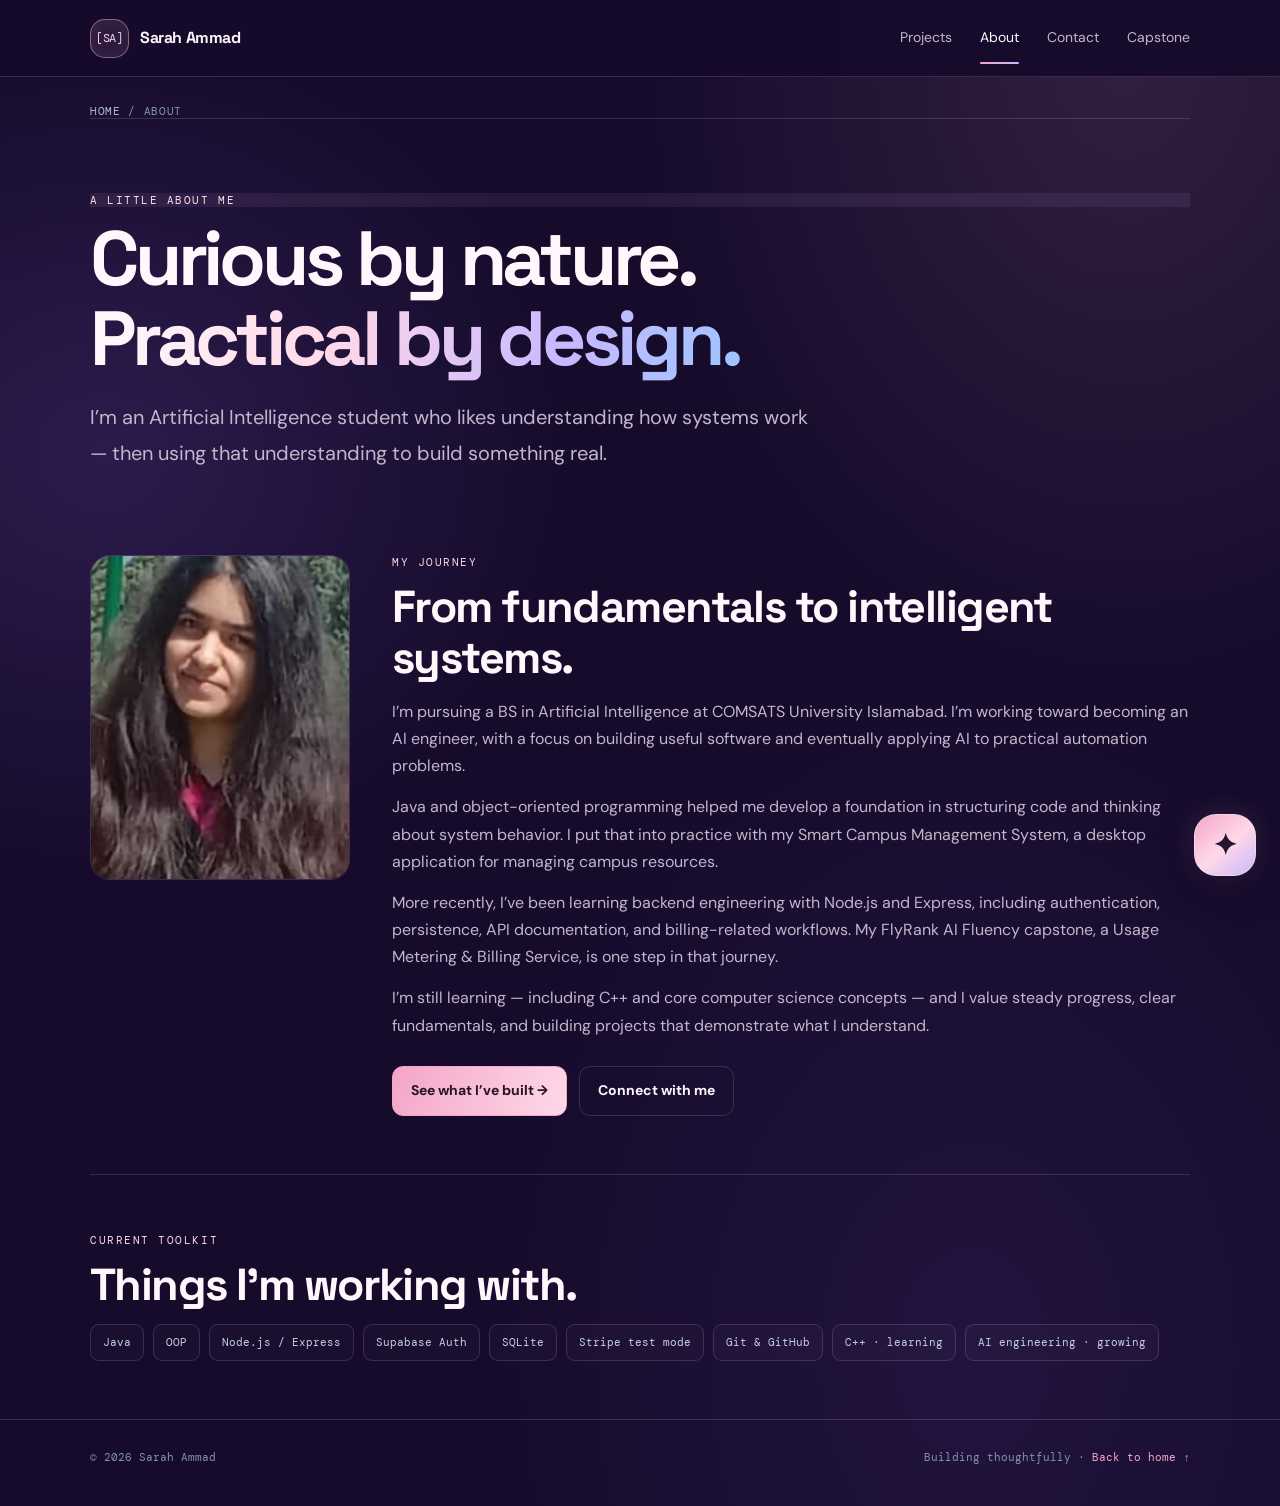
==== commit 7f2669b3: "Add AI portfolio assistant to about.html" ====
--- a/about.html
+++ b/about.html
@@ -8,4 +8,4 @@
 <meta property="og:type" content="website">
 <meta property="og:url" content="https://sarahammadai.github.io/about.html">
 <link rel="icon" type="image/svg+xml" href="favicon.svg">
-<link rel="stylesheet" href="style.css"></head><body><nav><div class="wrap nav-inner"><div class="brand"><a href="index.html"><span class="mark">[SA]</span> Sarah Ammad</a></div><button class="nav-toggle" aria-label="Toggle navigation" aria-expanded="false"><span></span>Menu</button><div class="nav-links"><a href="projects.html" >Projects</a><a href="about.html" class="current">About</a><a href="contact.html" >Contact</a><a href="capstone.html" >Capstone</a></div></div></nav><main class="wrap"><p class="crumb"><a href="index.html">Home</a> / About</p><section class="hero"><p class="kicker">A little about me</p><h1>Curious by nature.<br><span class="highlight">Practical by design.</span></h1><p class="claim">I’m an Artificial Intelligence student who likes understanding how systems work — then using that understanding to build something real.</p></section><section style="padding-top:0;border-top:0"><div class="about-grid"><img src="headshot.jpg" alt="Portrait of Sarah Ammad" loading="lazy"><div><p class="kicker">My journey</p><h2>From fundamentals to intelligent systems.</h2><p>I’m pursuing a BS in Artificial Intelligence at COMSATS University Islamabad. I’m working toward becoming an AI engineer, with a focus on building useful software and eventually applying AI to practical automation problems.</p><p>Java and object-oriented programming helped me develop a foundation in structuring code and thinking about system behavior. I put that into practice with my Smart Campus Management System, a desktop application for managing campus resources.</p><p>More recently, I’ve been learning backend engineering with Node.js and Express, including authentication, persistence, API documentation, and billing-related workflows. My FlyRank AI Fluency capstone, a Usage Metering &amp; Billing Service, is one step in that journey.</p><p>I’m still learning — including C++ and core computer science concepts — and I value steady progress, clear fundamentals, and building projects that demonstrate what I understand.</p><div class="actions"><a class="btn" href="projects.html">See what I’ve built →</a><a class="btn secondary" href="contact.html">Connect with me</a></div></div></div></section><section><p class="kicker">Current toolkit</p><h2>Things I’m working with.</h2><div class="skills"><span>Java</span><span>OOP</span><span>Node.js / Express</span><span>Supabase Auth</span><span>SQLite</span><span>Stripe test mode</span><span>Git &amp; GitHub</span><span>C++ · learning</span><span>AI engineering · growing</span></div></section></main><footer><div class="wrap"><span>© 2026 Sarah Ammad</span><span>Building thoughtfully · <a href="index.html">Back to home ↑</a></span></div></footer><script data-goatcounter="https://sarahammad.goatcounter.com/count" async src="//gc.zgo.at/count.js"></script><script src="app.js"></script></body></html>+<link rel="stylesheet" href="style.css"><link rel="stylesheet" href="chatbot.css"></head><body><nav><div class="wrap nav-inner"><div class="brand"><a href="index.html"><span class="mark">[SA]</span> Sarah Ammad</a></div><button class="nav-toggle" aria-label="Toggle navigation" aria-expanded="false"><span></span>Menu</button><div class="nav-links"><a href="projects.html" >Projects</a><a href="about.html" class="current">About</a><a href="contact.html" >Contact</a><a href="capstone.html" >Capstone</a></div></div></nav><main class="wrap"><p class="crumb"><a href="index.html">Home</a> / About</p><section class="hero"><p class="kicker">A little about me</p><h1>Curious by nature.<br><span class="highlight">Practical by design.</span></h1><p class="claim">I’m an Artificial Intelligence student who likes understanding how systems work — then using that understanding to build something real.</p></section><section style="padding-top:0;border-top:0"><div class="about-grid"><img src="headshot.jpg" alt="Portrait of Sarah Ammad" loading="lazy"><div><p class="kicker">My journey</p><h2>From fundamentals to intelligent systems.</h2><p>I’m pursuing a BS in Artificial Intelligence at COMSATS University Islamabad. I’m working toward becoming an AI engineer, with a focus on building useful software and eventually applying AI to practical automation problems.</p><p>Java and object-oriented programming helped me develop a foundation in structuring code and thinking about system behavior. I put that into practice with my Smart Campus Management System, a desktop application for managing campus resources.</p><p>More recently, I’ve been learning backend engineering with Node.js and Express, including authentication, persistence, API documentation, and billing-related workflows. My FlyRank AI Fluency capstone, a Usage Metering &amp; Billing Service, is one step in that journey.</p><p>I’m still learning — including C++ and core computer science concepts — and I value steady progress, clear fundamentals, and building projects that demonstrate what I understand.</p><div class="actions"><a class="btn" href="projects.html">See what I’ve built →</a><a class="btn secondary" href="contact.html">Connect with me</a></div></div></div></section><section><p class="kicker">Current toolkit</p><h2>Things I’m working with.</h2><div class="skills"><span>Java</span><span>OOP</span><span>Node.js / Express</span><span>Supabase Auth</span><span>SQLite</span><span>Stripe test mode</span><span>Git &amp; GitHub</span><span>C++ · learning</span><span>AI engineering · growing</span></div></section></main><footer><div class="wrap"><span>© 2026 Sarah Ammad</span><span>Building thoughtfully · <a href="index.html">Back to home ↑</a></span></div></footer><script data-goatcounter="https://sarahammad.goatcounter.com/count" async src="//gc.zgo.at/count.js"></script><script src="app.js"></script><script src="chatbot.js" defer></script></body></html>
--- a/style.css
+++ b/style.css
@@ -2,7 +2,7 @@
 :root{--bg:#0b1220;--panel:#111d30;--panel2:#15243a;--line:rgba(190,211,235,.15);--text:#f3f7fc;--muted:#a9b8cc;--green:#6ee7b7;--mint:#b8f7df;--blue:#8cb8ff;--mono:'DM Mono',monospace;--sans:'DM Sans',sans-serif;--display:'Space Grotesk',sans-serif;--radius:18px}
 *{box-sizing:border-box;margin:0;padding:0}
 html{scroll-behavior:smooth;scroll-padding-top:95px}
-body{font-family:var(--sans);background:radial-gradient(ellipse at 80% 0%,rgba(37,99,235,.13),transparent 34rem),radial-gradient(ellipse at 0% 30%,rgba(16,185,129,.07),transparent 30rem),var(--bg);color:var(--text);line-height:1.75;font-size:16px;min-height:100vh}
+body{font-family:var(--sans);background:radial-gradient(ellipse at 80% 0%,rgba(37,99,235,.16),transparent 34rem),radial-gradient(ellipse at 0% 25%,rgba(16,185,129,.09),transparent 30rem),var(--bg);color:var(--text);line-height:1.7;font-size:16px;min-height:100vh}
 a{color:var(--green);text-decoration:none;transition:color .2s ease,border-color .2s ease,background .2s ease}a:hover{color:#d3ffef}
 a:focus-visible,button:focus-visible,input:focus-visible,textarea:focus-visible{outline:2px solid var(--green);outline-offset:4px}
 img{max-width:100%;display:block;border:1px solid var(--line);border-radius:14px}
@@ -18,19 +18,19 @@
 .nav-toggle{display:none;background:transparent;border:1px solid var(--line);border-radius:10px;color:var(--text);padding:8px 12px;cursor:pointer;font:12px var(--mono)}
 .crumb{padding:27px 0 0;color:#8497b0;font:11px var(--mono);letter-spacing:.06em;text-transform:uppercase}.crumb a{color:#b1c2d8}
 section{padding:58px 0;border-top:1px solid var(--line)}section:first-child{border-top:0}
-h1,h2,h3{font-family:var(--display);line-height:1.15;letter-spacing:-.04em}
-h1{font-size:clamp(2.4rem,5vw,4rem);margin-bottom:18px}h2{font-size:clamp(1.7rem,3vw,2.35rem);margin-bottom:17px}h3{font-size:20px;margin-bottom:8px;letter-spacing:-.025em}
+h1,h2,h3{font-family:var(--display);line-height:1.15;letter-spacing:-.035em}
+h1{font-size:clamp(2.8rem,6vw,5rem);margin-bottom:20px}h2{font-size:clamp(2rem,4vw,2.8rem);margin-bottom:14px}h3{font-size:20px;margin-bottom:8px;letter-spacing:-.025em}
 p{color:var(--muted)}p+p{margin-top:14px}
 .hero{padding:74px 0 56px}.hero .rule{width:48px;height:3px;background:var(--green);border-radius:4px;margin-bottom:24px}
-.hero h1{max-width:780px;font-size:clamp(2.8rem,6vw,5.1rem);line-height:1.04;letter-spacing:-.065em}
+.hero h1{max-width:780px;font-size:clamp(2.8rem,6vw,5rem);line-height:1.04;letter-spacing:-.055em}
 .hero p.claim{max-width:720px;font-size:clamp(17px,2vw,20px);line-height:1.8;margin:0 0 28px}
-.hero .highlight{color:var(--mint)}
+.hero .highlight,.case-header .highlight{background:linear-gradient(100deg,#f4f8ff 5%,#b7f6df 68%,#86b4ff);-webkit-background-clip:text;background-clip:text;color:transparent}
 .btn{display:inline-flex;align-items:center;justify-content:center;gap:9px;padding:12px 18px;border:1px solid var(--green);border-radius:11px;background:var(--green);color:#082018;font-size:14px;font-weight:700;cursor:pointer;transition:transform .2s,background .2s}
 .btn:hover{transform:translateY(-2px);background:var(--mint);color:#082018;text-decoration:none}.btn:active{transform:scale(.98)}.btn.secondary{background:transparent;color:var(--text);border-color:var(--line)}.btn.secondary:hover{border-color:var(--green);color:var(--mint)}
 .actions{display:flex;gap:12px;flex-wrap:wrap;margin-top:27px}
 .status{display:grid;grid-template-columns:repeat(3,minmax(0,1fr));gap:14px;padding:19px;border:1px solid var(--line);border-radius:15px;background:rgba(255,255,255,.025);font-size:12px;color:#c3d1e2}
 .status>div{padding:5px 12px;border-left:2px solid rgba(110,231,183,.5)}.status .k{display:block;color:#8196b1;font-size:10px;text-transform:uppercase;letter-spacing:.1em}.status .v{display:inline-block;color:var(--green);margin-left:5px}
-.section-heading{margin-bottom:27px}.kicker{font:11px var(--mono);text-transform:uppercase;letter-spacing:.14em;color:var(--green);margin-bottom:12px}
+.section-heading{margin-bottom:27px}.kicker{font:11px var(--mono);text-transform:uppercase;letter-spacing:.14em;color:var(--green);margin-bottom:12px}\n.hero>.kicker,.case-header>.kicker{display:inline-flex;align-items:center;gap:9px;padding:7px 12px;border:1px solid rgba(110,231,183,.27);border-radius:999px;background:rgba(110,231,183,.07);color:var(--mint);font:11px var(--mono);letter-spacing:.12em;margin-bottom:18px}
 .project-list{display:grid;grid-template-columns:repeat(2,minmax(0,1fr));gap:18px;border:0}
 .project-row{display:flex;flex-direction:column;gap:15px;padding:16px;border:1px solid var(--line);border-radius:17px;background:linear-gradient(145deg,rgba(20,35,56,.9),rgba(15,27,44,.75));margin:0;transition:transform .2s,border-color .2s,box-shadow .2s}
 .project-row:hover{background:linear-gradient(145deg,rgba(24,44,68,.95),rgba(15,27,44,.85));border-color:rgba(110,231,183,.35);transform:translateY(-3px);box-shadow:0 18px 42px rgba(0,0,0,.12)}
@@ -53,3 +53,161 @@
 @media(max-width:760px){.hero{padding-top:52px}.status{grid-template-columns:1fr;gap:9px}.status>div{padding:4px 12px}.project-list{grid-template-columns:1fr}.project-row img{height:auto;max-height:320px;object-fit:contain}.about-grid{grid-template-columns:180px minmax(0,1fr);gap:25px}.spec{grid-template-columns:1fr}.nav-links{gap:17px}}
 @media(max-width:560px){.wrap{width:calc(100% - 32px)}.nav-inner{height:68px}.nav-toggle{display:block}.nav-links{display:none;position:absolute;top:100%;left:0;right:0;padding:10px 22px 18px;background:#0b1220;border-bottom:1px solid var(--line);flex-direction:column;align-items:stretch;gap:0}.nav-links.open{display:flex}.nav-links a{padding:11px 0;border-bottom:1px solid var(--line)}.nav-links a:last-child{border-bottom:0}.nav-links a.current:after{display:none}.hero{padding:48px 0 38px}.hero h1{font-size:2.65rem}.hero p.claim{font-size:16px}section{padding:43px 0}.about-grid{grid-template-columns:1fr}.about-grid img{width:160px;aspect-ratio:1;object-fit:cover;border-radius:50%}.spec-row{grid-template-columns:90px 1fr;gap:12px}.contact-list li{grid-template-columns:80px minmax(0,1fr);gap:10px}form{padding:18px}.crumb{padding-top:20px}}
 @media(prefers-reduced-motion:reduce){html{scroll-behavior:auto}*,*:before,*:after{transition:none!important}}
+
+/* Shared capstone-inspired hero panel */
+.hero-layout{display:grid;grid-template-columns:minmax(0,1.2fr) minmax(280px,.8fr);align-items:center;gap:54px}
+.eyebrow-dot{display:inline-block;width:7px;height:7px;background:var(--green);border-radius:50%;box-shadow:0 0 15px rgba(110,231,183,.7);margin-right:8px}
+.terminal{position:relative;overflow:hidden;padding:22px;border:1px solid rgba(164,195,231,.2);border-radius:22px;background:linear-gradient(150deg,rgba(24,42,66,.95),rgba(13,24,41,.96));box-shadow:0 28px 90px rgba(0,0,0,.24)}
+.terminal:before{content:"";position:absolute;width:200px;height:200px;right:-100px;top:-110px;border-radius:50%;background:rgba(110,231,183,.11);filter:blur(6px);pointer-events:none}
+.terminal-head{position:relative;display:flex;align-items:center;gap:7px;padding-bottom:18px;border-bottom:1px solid var(--line);font:11px var(--mono);color:#91a6c0}
+.traffic{width:8px;height:8px;border-radius:50%;background:#ff7e86}.traffic:nth-child(2){background:#ffd16d}.traffic:nth-child(3){background:#6ee7b7}.terminal-title{margin-left:auto}
+.terminal-body{position:relative;padding:20px 0 4px;font:12px/2 var(--mono);color:#b9c9dc;overflow-wrap:anywhere}.terminal-body .prompt{color:var(--green)}.terminal-body .term-blue{color:var(--blue)}.terminal-body .term-white{color:#f5f8ff}.terminal-body .term-dim{color:#7188a5}
+.metric-row{display:grid;grid-template-columns:repeat(3,1fr);gap:10px;margin-top:20px}.metric{border:1px solid var(--line);background:rgba(255,255,255,.035);border-radius:12px;padding:12px 10px}.metric strong{display:block;font:600 19px var(--display);color:var(--mint)}.metric span{display:block;color:#91a6c0;font-size:10px;margin-top:3px}
+@media(max-width:760px){.hero-layout{grid-template-columns:1fr;gap:30px}.hero-layout .terminal{max-width:580px}}
+@media(max-width:560px){.hero-layout{gap:24px}.metric-row{gap:7px}.metric{padding:10px 8px}.metric strong{font-size:17px}}
+
+
+/* Soft feminine polish: blush, rose and lilac accents while keeping the tech-first navy theme */
+:root{
+  --rose:#f3a6c8;
+  --blush:#ffd8e8;
+  --lilac:#c8b8ff;
+}
+body{
+  background:
+    radial-gradient(ellipse at 92% 8%,rgba(243,166,200,.13),transparent 30rem),
+    radial-gradient(ellipse at 5% 45%,rgba(200,184,255,.10),transparent 28rem),
+    radial-gradient(ellipse at 80% 80%,rgba(37,99,235,.10),transparent 32rem),
+    var(--bg);
+}
+a:hover{color:var(--blush)}
+a:focus-visible,button:focus-visible,input:focus-visible,textarea:focus-visible{outline-color:var(--rose)}
+.brand .mark{
+  border-color:rgba(243,166,200,.52);
+  color:var(--blush);
+  background:linear-gradient(145deg,rgba(243,166,200,.14),rgba(200,184,255,.10));
+  border-radius:15px;
+  box-shadow:inset 0 0 18px rgba(243,166,200,.04);
+}
+.nav-links a.current:after{
+  background:linear-gradient(90deg,var(--rose),var(--lilac));
+}
+.hero .highlight,.case-header .highlight{
+  background:linear-gradient(105deg,#fff7fb 4%,var(--blush) 38%,var(--lilac) 72%,#9cc5ff);
+  -webkit-background-clip:text;background-clip:text;color:transparent;
+}
+.hero>.kicker,.case-header>.kicker{
+  border-color:rgba(243,166,200,.28);
+  background:linear-gradient(110deg,rgba(243,166,200,.09),rgba(200,184,255,.08));
+  color:#ffe1ee;
+}
+.kicker{color:var(--blush)}
+.eyebrow-dot{
+  background:var(--rose);
+  box-shadow:0 0 15px rgba(243,166,200,.72);
+}
+.btn{
+  border-color:var(--rose);
+  background:linear-gradient(110deg,var(--green),#b8f7df 58%,#f7c5dc);
+  color:#10202a;
+}
+.btn:hover{
+  background:linear-gradient(110deg,#d0ffed,var(--blush));
+  color:#10202a;
+}
+.btn.secondary:hover{border-color:var(--rose);color:var(--blush)}
+.project-row:hover{
+  border-color:rgba(243,166,200,.42);
+  box-shadow:0 18px 42px rgba(0,0,0,.15),0 0 26px rgba(243,166,200,.035);
+}
+.project-row .stack{color:#f3b5d2}
+.skills span:hover{border-color:var(--rose);color:var(--blush)}
+.terminal:before{
+  background:rgba(243,166,200,.13);
+}
+.terminal:after{
+  content:"✧";
+  position:absolute;right:22px;top:42px;
+  color:rgba(255,216,232,.72);font-size:19px;
+  pointer-events:none;
+}
+.metric strong{color:#ffd8e8}
+input:focus,textarea:focus{
+  border-color:var(--rose);
+  box-shadow:0 0 0 3px rgba(243,166,200,.10);
+}
+.note{
+  border-left-color:var(--rose);
+  background:linear-gradient(100deg,rgba(243,166,200,.075),rgba(200,184,255,.045));
+}
+@media(prefers-reduced-motion:no-preference){
+  .brand .mark,.project-row,.btn{transition:transform .2s ease,border-color .2s ease,background .2s ease,box-shadow .2s ease}
+}
+
+
+/* Cohesive feminine palette across every page: midnight plum, rose, blush and lilac */
+:root{
+  --bg:#100f20;
+  --panel:#19172b;
+  --panel2:#211d38;
+  --line:rgba(228,198,231,.17);
+  --text:#fff7fc;
+  --muted:#c2b6cb;
+  --green:#f3a6c8;
+  --mint:#ffd8e8;
+  --blue:#c8b8ff;
+}
+body{
+  background:
+    radial-gradient(ellipse at 88% 2%,rgba(243,166,200,.16),transparent 31rem),
+    radial-gradient(ellipse at 8% 28%,rgba(200,184,255,.13),transparent 30rem),
+    radial-gradient(ellipse at 75% 90%,rgba(143,157,255,.08),transparent 32rem),
+    var(--bg);
+}
+nav{background:rgba(16,15,32,.88)}
+.nav-links a.current:after{background:linear-gradient(90deg,var(--rose),var(--lilac))}
+.btn{
+  border-color:var(--rose);
+  background:linear-gradient(110deg,#f3a6c8,#ffd8e8);
+  color:#271426;
+}
+.btn:hover{background:linear-gradient(110deg,#ffd8e8,#e5d9ff);color:#271426}
+.btn.secondary:hover{border-color:var(--rose);color:var(--blush)}
+.status>div{border-left-color:rgba(243,166,200,.6)}
+.status .v,.project-row .stack{color:var(--rose)}
+.project-row{
+  background:linear-gradient(145deg,rgba(35,29,56,.94),rgba(24,22,43,.88));
+}
+.project-row:hover{
+  background:linear-gradient(145deg,rgba(44,34,63,.97),rgba(26,23,46,.92));
+  border-color:rgba(243,166,200,.42);
+}
+.skills span{background:rgba(255,216,232,.025)}
+.terminal{
+  background:linear-gradient(150deg,rgba(37,30,57,.97),rgba(20,19,39,.98));
+  border-color:rgba(200,184,255,.22);
+}
+.terminal-body .term-blue{color:var(--lilac)}
+.terminal-body .prompt{color:var(--rose)}
+.metric{background:rgba(255,216,232,.035)}
+.metric strong{color:var(--blush)}
+input[type=text],input[type=email],textarea{background:#171428;color:var(--text)}
+.nav-toggle{background:rgba(200,184,255,.04)}
+@media(max-width:560px){.nav-links{background:#100f20}}
+
+
+/* User-requested deeper purple site background */
+:root{
+  --bg:#160b2b;
+  --panel:#20113a;
+  --panel2:#2a1747;
+}
+body{
+  background:
+    radial-gradient(ellipse at 88% 4%,rgba(243,166,200,.13),transparent 31rem),
+    radial-gradient(ellipse at 8% 30%,rgba(156,112,255,.16),transparent 30rem),
+    radial-gradient(ellipse at 76% 90%,rgba(116,79,201,.12),transparent 32rem),
+    var(--bg);
+}
+nav{background:rgba(22,11,43,.9)}
+@media(max-width:560px){.nav-links{background:#160b2b}}
--- a/chatbot.css
+++ b/chatbot.css
@@ -0,0 +1,51 @@
+/* Floating AI assistant — coordinated with the portfolio's plum / blush / lilac palette. */
+.sa-chat-launcher,.sa-chat-panel,.sa-chat-panel *{box-sizing:border-box}
+.sa-chat-launcher{
+  position:fixed;right:24px;bottom:24px;z-index:9998;width:62px;height:62px;
+  display:grid;place-items:center;border:1px solid rgba(255,216,232,.8);border-radius:22px;
+  background:linear-gradient(140deg,#f3a6c8,#ffd8e8 52%,#c8b8ff);color:#28142e;
+  box-shadow:0 12px 38px rgba(9,4,22,.42),0 0 30px rgba(243,166,200,.16);
+  font:700 29px/1 'DM Sans',sans-serif;cursor:pointer;transition:transform .2s ease,box-shadow .2s ease;
+}
+.sa-chat-launcher:hover{transform:translateY(-3px);box-shadow:0 16px 42px rgba(9,4,22,.5),0 0 32px rgba(243,166,200,.24)}
+.sa-chat-launcher.is-open{border-color:rgba(200,184,255,.7);background:#2a1747;color:#ffd8e8;font-size:30px}
+.sa-chat-panel{
+  position:fixed;right:24px;bottom:100px;z-index:9999;width:min(390px,calc(100vw - 28px));height:min(590px,calc(100dvh - 130px));
+  display:flex;flex-direction:column;overflow:hidden;border:1px solid rgba(200,184,255,.3);border-radius:24px;
+  background:radial-gradient(ellipse at 100% 0%,rgba(200,184,255,.09),transparent 45%),#160b2b;
+  color:#fff7fc;box-shadow:0 24px 90px rgba(5,2,15,.58);font-family:'DM Sans',sans-serif;
+  opacity:0;visibility:hidden;transform:translateY(12px) scale(.98);transform-origin:bottom right;
+  transition:opacity .2s ease,transform .2s ease,visibility .2s ease;pointer-events:none;
+}
+.sa-chat-panel.is-open{opacity:1;visibility:visible;transform:translateY(0) scale(1);pointer-events:auto}
+.sa-chat-header{display:flex;align-items:center;gap:12px;padding:17px 17px 15px;border-bottom:1px solid rgba(228,198,231,.14);background:rgba(32,17,58,.88)}
+.sa-chat-avatar{display:grid;place-items:center;flex:0 0 42px;width:42px;height:42px;border-radius:15px;background:linear-gradient(145deg,#f3a6c8,#c8b8ff);color:#29142f;font-size:24px;box-shadow:0 5px 20px rgba(243,166,200,.12)}
+.sa-chat-identity{display:flex;flex:1;min-width:0;flex-direction:column;gap:3px}
+.sa-chat-identity strong{font-size:14px;letter-spacing:-.01em;color:#fff7fc}
+.sa-chat-status{font-size:11px;color:#c8b8ff}
+.sa-chat-close{display:grid;place-items:center;width:34px;height:34px;border:1px solid rgba(200,184,255,.17);border-radius:11px;background:rgba(200,184,255,.05);color:#ffd8e8;font-size:24px;line-height:1;cursor:pointer}
+.sa-chat-close:hover{background:rgba(243,166,200,.12)}
+.sa-chat-transcript{flex:1;min-height:0;overflow-y:auto;overscroll-behavior:contain;padding:17px 14px 20px;scroll-behavior:smooth}
+.sa-chat-welcome{padding:7px 2px 4px}
+.sa-chat-sparkle{display:grid;place-items:center;width:43px;height:43px;margin-bottom:14px;border:1px solid rgba(243,166,200,.23);border-radius:15px;background:linear-gradient(145deg,rgba(243,166,200,.13),rgba(200,184,255,.13));color:#ffd8e8;font-size:24px}
+.sa-chat-welcome>strong{font-family:'Space Grotesk','DM Sans',sans-serif;font-size:24px;letter-spacing:-.04em}
+.sa-chat-welcome p{margin:8px 0 17px;color:#c2b6cb;font-size:13px;line-height:1.65}
+.sa-chat-suggestions{display:flex;flex-direction:column;gap:8px}
+.sa-chat-chip{width:100%;padding:10px 12px;border:1px solid rgba(200,184,255,.22);border-radius:13px;background:rgba(200,184,255,.045);color:#f4e9ff;text-align:left;font:12px/1.45 'DM Sans',sans-serif;cursor:pointer;transition:border-color .2s ease,background .2s ease}
+.sa-chat-chip:hover{border-color:rgba(243,166,200,.6);background:rgba(243,166,200,.07)}
+.sa-chat-message{display:flex;margin:0 0 12px}
+.sa-chat-message.is-user{justify-content:flex-end}
+.sa-chat-bubble{max-width:88%;padding:11px 13px;border:1px solid rgba(200,184,255,.15);border-radius:16px 16px 16px 5px;background:#21113a;color:#f7efff;font-size:13px;line-height:1.65;white-space:pre-wrap;overflow-wrap:anywhere}
+.sa-chat-message.is-user .sa-chat-bubble{border-color:rgba(243,166,200,.25);border-radius:16px 16px 5px 16px;background:linear-gradient(135deg,rgba(243,166,200,.18),rgba(200,184,255,.14));color:#fff7fc}
+.sa-chat-message.is-typing .sa-chat-bubble{color:#c8b8ff;font-style:italic}
+.sa-chat-composer{display:flex;align-items:flex-end;gap:8px;margin:0 13px 10px;padding:8px;border:1px solid rgba(200,184,255,.25);border-radius:17px;background:rgba(32,17,58,.92)}
+.sa-chat-input{display:block;flex:1;min-width:0;max-height:120px;resize:none;border:0!important;outline:0!important;box-shadow:none!important;background:transparent!important;color:#fff7fc!important;padding:7px 6px!important;font:13px/1.5 'DM Sans',sans-serif!important}
+.sa-chat-input::placeholder{color:#9c8dac}
+.sa-chat-send{display:grid;place-items:center;flex:0 0 36px;width:36px;height:36px;border:0;border-radius:12px;background:linear-gradient(135deg,#f3a6c8,#ffd8e8);color:#28142e;font-size:23px;line-height:1;cursor:pointer}
+.sa-chat-send:disabled{opacity:.55;cursor:wait}
+.sa-chat-foot{padding:0 16px 13px;color:#9c8dac;font-size:10px;line-height:1.45;text-align:center}
+@media(max-width:560px){
+  .sa-chat-launcher{right:16px;bottom:16px;width:58px;height:58px;border-radius:20px}
+  .sa-chat-panel{right:10px;bottom:84px;width:calc(100vw - 20px);height:min(610px,calc(100dvh - 102px));border-radius:22px}
+}
+@media(prefers-reduced-motion:reduce){.sa-chat-launcher,.sa-chat-panel,.sa-chat-chip{transition:none}}
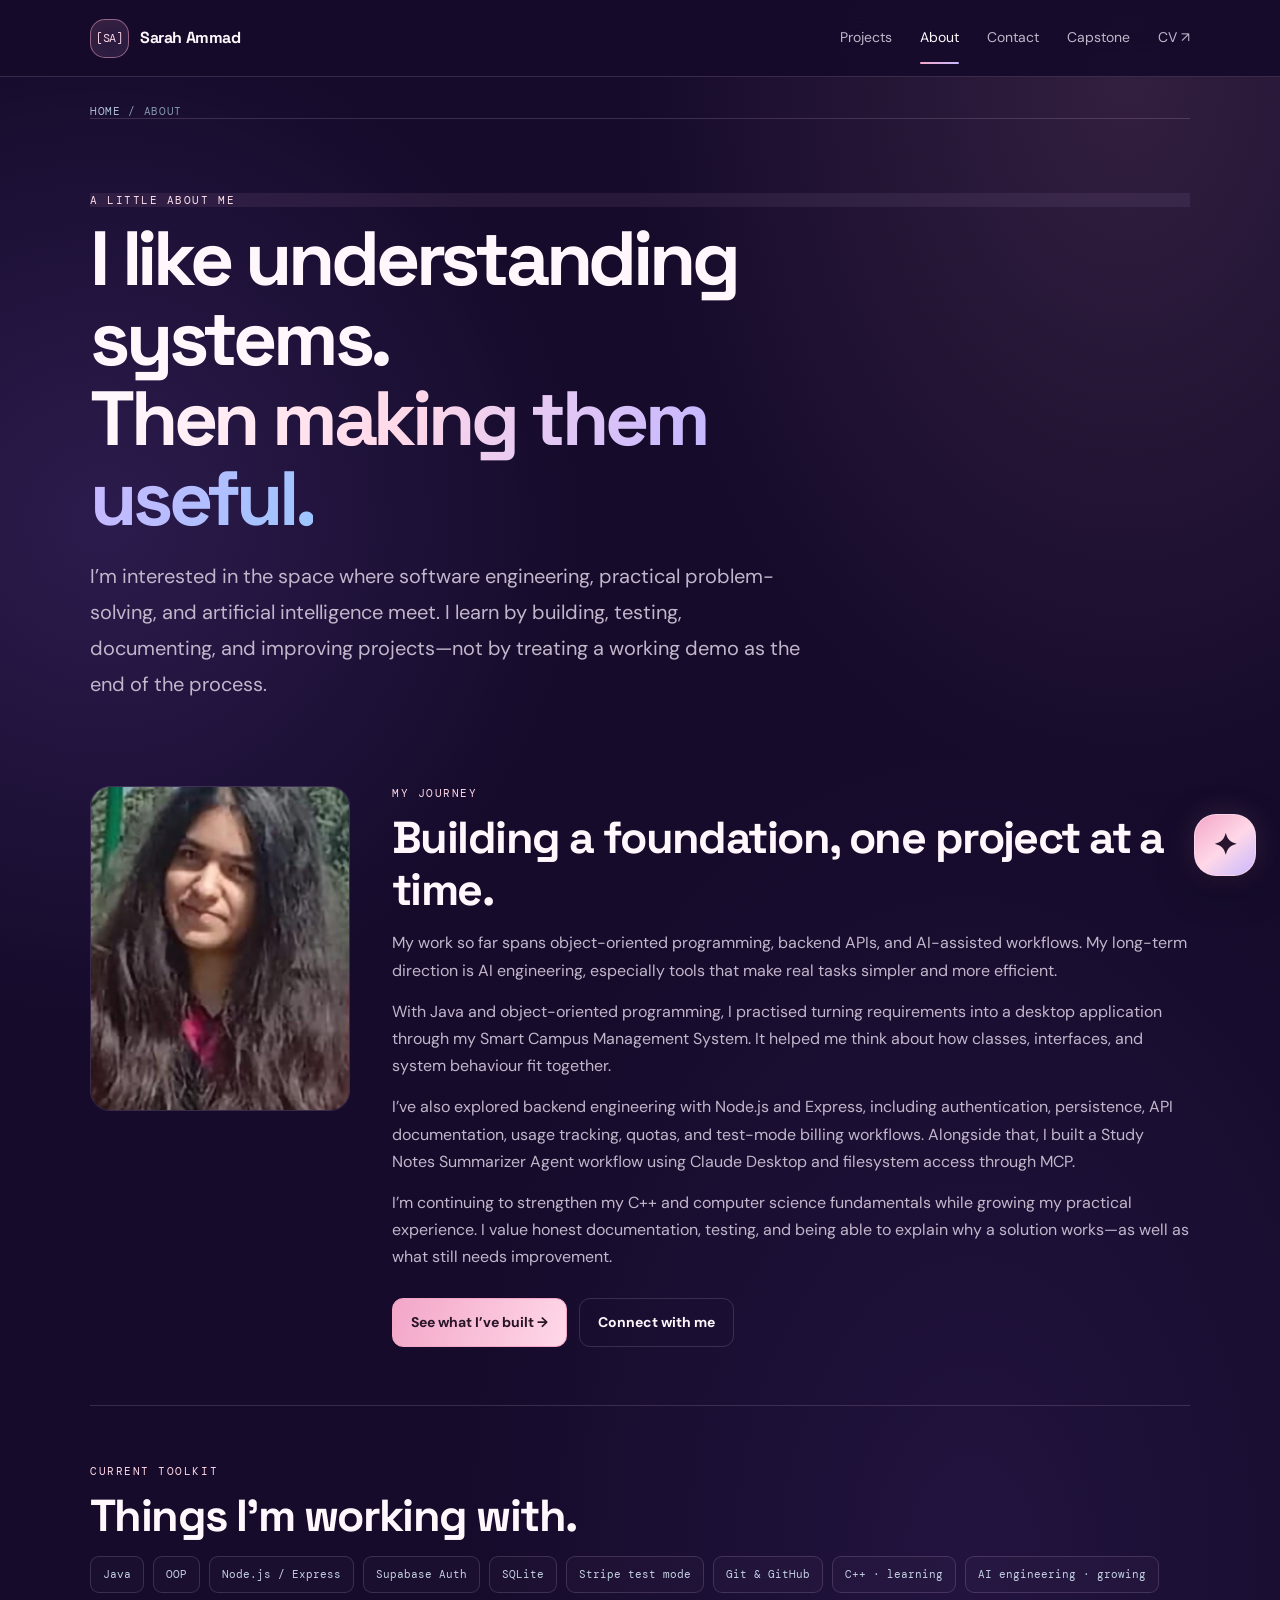
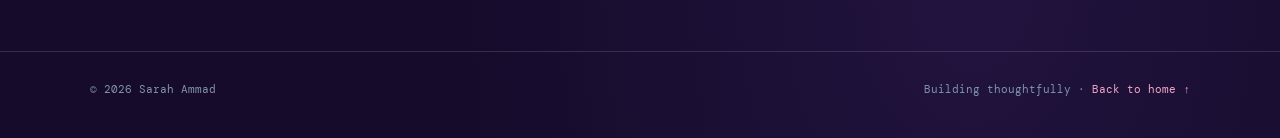
==== commit 4b78447d: "Improve portfolio copy, project outcomes, navigation and sharing metadata" ====
--- a/about.html
+++ b/about.html
@@ -7,5 +7,12 @@
 <meta property="og:description" content="Learn about Sarah Ammad, an Artificial Intelligence student at COMSATS University Islamabad building toward AI engineering.">
 <meta property="og:type" content="website">
 <meta property="og:url" content="https://sarahammadai.github.io/about.html">
+<meta property="og:image" content="https://sarahammadai.github.io/headshot.jpg">
+<meta property="og:image:alt" content="Sarah Ammad — AI and software portfolio">
+<meta property="og:site_name" content="Sarah Ammad Portfolio">
+<meta name="twitter:card" content="summary_large_image">
+<meta name="twitter:title" content="About — Sarah Ammad">
+<meta name="twitter:description" content="Projects and practical learning in software engineering, backend development, and applied AI.">
+<meta name="twitter:image" content="https://sarahammadai.github.io/headshot.jpg">
 <link rel="icon" type="image/svg+xml" href="favicon.svg">
-<link rel="stylesheet" href="style.css"><link rel="stylesheet" href="chatbot.css"></head><body><nav><div class="wrap nav-inner"><div class="brand"><a href="index.html"><span class="mark">[SA]</span> Sarah Ammad</a></div><button class="nav-toggle" aria-label="Toggle navigation" aria-expanded="false"><span></span>Menu</button><div class="nav-links"><a href="projects.html" >Projects</a><a href="about.html" class="current">About</a><a href="contact.html" >Contact</a><a href="capstone.html" >Capstone</a></div></div></nav><main class="wrap"><p class="crumb"><a href="index.html">Home</a> / About</p><section class="hero"><p class="kicker">A little about me</p><h1>Curious by nature.<br><span class="highlight">Practical by design.</span></h1><p class="claim">I’m an Artificial Intelligence student who likes understanding how systems work — then using that understanding to build something real.</p></section><section style="padding-top:0;border-top:0"><div class="about-grid"><img src="headshot.jpg" alt="Portrait of Sarah Ammad" loading="lazy"><div><p class="kicker">My journey</p><h2>From fundamentals to intelligent systems.</h2><p>I’m pursuing a BS in Artificial Intelligence at COMSATS University Islamabad. I’m working toward becoming an AI engineer, with a focus on building useful software and eventually applying AI to practical automation problems.</p><p>Java and object-oriented programming helped me develop a foundation in structuring code and thinking about system behavior. I put that into practice with my Smart Campus Management System, a desktop application for managing campus resources.</p><p>More recently, I’ve been learning backend engineering with Node.js and Express, including authentication, persistence, API documentation, and billing-related workflows. My FlyRank AI Fluency capstone, a Usage Metering &amp; Billing Service, is one step in that journey.</p><p>I’m still learning — including C++ and core computer science concepts — and I value steady progress, clear fundamentals, and building projects that demonstrate what I understand.</p><div class="actions"><a class="btn" href="projects.html">See what I’ve built →</a><a class="btn secondary" href="contact.html">Connect with me</a></div></div></div></section><section><p class="kicker">Current toolkit</p><h2>Things I’m working with.</h2><div class="skills"><span>Java</span><span>OOP</span><span>Node.js / Express</span><span>Supabase Auth</span><span>SQLite</span><span>Stripe test mode</span><span>Git &amp; GitHub</span><span>C++ · learning</span><span>AI engineering · growing</span></div></section></main><footer><div class="wrap"><span>© 2026 Sarah Ammad</span><span>Building thoughtfully · <a href="index.html">Back to home ↑</a></span></div></footer><script data-goatcounter="https://sarahammad.goatcounter.com/count" async src="//gc.zgo.at/count.js"></script><script src="app.js"></script><script src="chatbot.js" defer></script></body></html>+<link rel="stylesheet" href="style.css"><link rel="stylesheet" href="chatbot.css"></head><body><nav><div class="wrap nav-inner"><div class="brand"><a href="index.html"><span class="mark">[SA]</span> Sarah Ammad</a></div><button class="nav-toggle" aria-label="Toggle navigation" aria-expanded="false"><span></span>Menu</button><div class="nav-links"><a href="projects.html" >Projects</a><a href="about.html" class="current">About</a><a href="contact.html" >Contact</a><a href="capstone.html" >Capstone</a><a href="cv.pdf" class="nav-cv" target="_blank" rel="noopener noreferrer">CV ↗</a></div></div></nav><main class="wrap"><p class="crumb"><a href="index.html">Home</a> / About</p><section class="hero"><p class="kicker">A little about me</p><h1>I like understanding systems.<br><span class="highlight">Then making them useful.</span></h1><p class="claim">I’m interested in the space where software engineering, practical problem-solving, and artificial intelligence meet. I learn by building, testing, documenting, and improving projects—not by treating a working demo as the end of the process.</p></section><section style="padding-top:0;border-top:0"><div class="about-grid"><img src="headshot.jpg" alt="Portrait of Sarah Ammad" loading="lazy"><div><p class="kicker">My journey</p><h2>Building a foundation, one project at a time.</h2><p>My work so far spans object-oriented programming, backend APIs, and AI-assisted workflows. My long-term direction is AI engineering, especially tools that make real tasks simpler and more efficient.</p><p>With Java and object-oriented programming, I practised turning requirements into a desktop application through my Smart Campus Management System. It helped me think about how classes, interfaces, and system behaviour fit together.</p><p>I’ve also explored backend engineering with Node.js and Express, including authentication, persistence, API documentation, usage tracking, quotas, and test-mode billing workflows. Alongside that, I built a Study Notes Summarizer Agent workflow using Claude Desktop and filesystem access through MCP.</p><p>I’m continuing to strengthen my C++ and computer science fundamentals while growing my practical experience. I value honest documentation, testing, and being able to explain why a solution works—as well as what still needs improvement.</p><div class="actions"><a class="btn" href="projects.html">See what I’ve built →</a><a class="btn secondary" href="contact.html">Connect with me</a></div></div></div></section><section><p class="kicker">Current toolkit</p><h2>Things I’m working with.</h2><div class="skills"><span>Java</span><span>OOP</span><span>Node.js / Express</span><span>Supabase Auth</span><span>SQLite</span><span>Stripe test mode</span><span>Git &amp; GitHub</span><span>C++ · learning</span><span>AI engineering · growing</span></div></section></main><footer><div class="wrap"><span>© 2026 Sarah Ammad</span><span>Building thoughtfully · <a href="index.html">Back to home ↑</a></span></div></footer><script data-goatcounter="https://sarahammad.goatcounter.com/count" async src="//gc.zgo.at/count.js"></script><script src="app.js"></script><script src="chatbot.js" defer></script></body></html>
--- a/style.css
+++ b/style.css
@@ -211,3 +211,36 @@
 }
 nav{background:rgba(22,11,43,.9)}
 @media(max-width:560px){.nav-links{background:#160b2b}}
+
+
+/* Homepage polish: clearer links, balanced cards, and responsive layout */
+.social-links{display:flex;flex-wrap:wrap;gap:20px;margin-top:22px}
+.social-links a,.text-link{font-size:13px;font-weight:600;color:var(--blush);border-bottom:1px solid rgba(243,166,200,.28);padding-bottom:3px}
+.social-links a:hover,.text-link:hover{color:#fff;border-color:var(--lilac)}
+.quick-facts{padding-top:0!important;border-top:0!important}
+.project-list{align-items:stretch}
+.project-row{height:100%;min-width:0}
+.project-row p{line-height:1.8}
+.project-row>a{margin-top:auto;padding-top:4px}
+.project-art{height:190px;border:1px solid rgba(200,184,255,.2);border-radius:11px;display:flex;flex-direction:column;justify-content:space-between;padding:20px;background:radial-gradient(circle at 80% 20%,rgba(243,166,200,.19),transparent 42%),linear-gradient(135deg,#281642,#17102e);color:var(--blush);font-family:var(--mono)}
+.project-art span:first-child{font:600 42px var(--display);color:var(--lilac)}
+.project-art span:last-child{font-size:10px;letter-spacing:.1em}
+.section-link{margin-top:24px}
+.approach-grid{display:grid;grid-template-columns:repeat(3,minmax(0,1fr));gap:16px}
+.approach-card{padding:22px;border:1px solid var(--line);border-radius:16px;background:linear-gradient(145deg,rgba(35,29,56,.72),rgba(24,22,43,.72))}
+.approach-number{display:block;font:10px var(--mono);letter-spacing:.1em;color:var(--rose);margin-bottom:20px}
+.approach-card h3{font-size:19px}
+.approach-card p{font-size:14px;line-height:1.8}
+.closing-section{display:flex;justify-content:space-between;align-items:center;gap:28px}
+.closing-section>div:first-child{max-width:650px}
+.closing-section .actions{margin-top:0;flex-shrink:0}
+@media(max-width:760px){
+ .approach-grid{grid-template-columns:1fr}
+ .closing-section{align-items:flex-start;flex-direction:column}
+ .closing-section .actions{margin-top:4px}
+}
+@media(max-width:560px){
+ .social-links{gap:15px}
+ .project-art{height:170px}
+ .approach-card{padding:19px}
+}
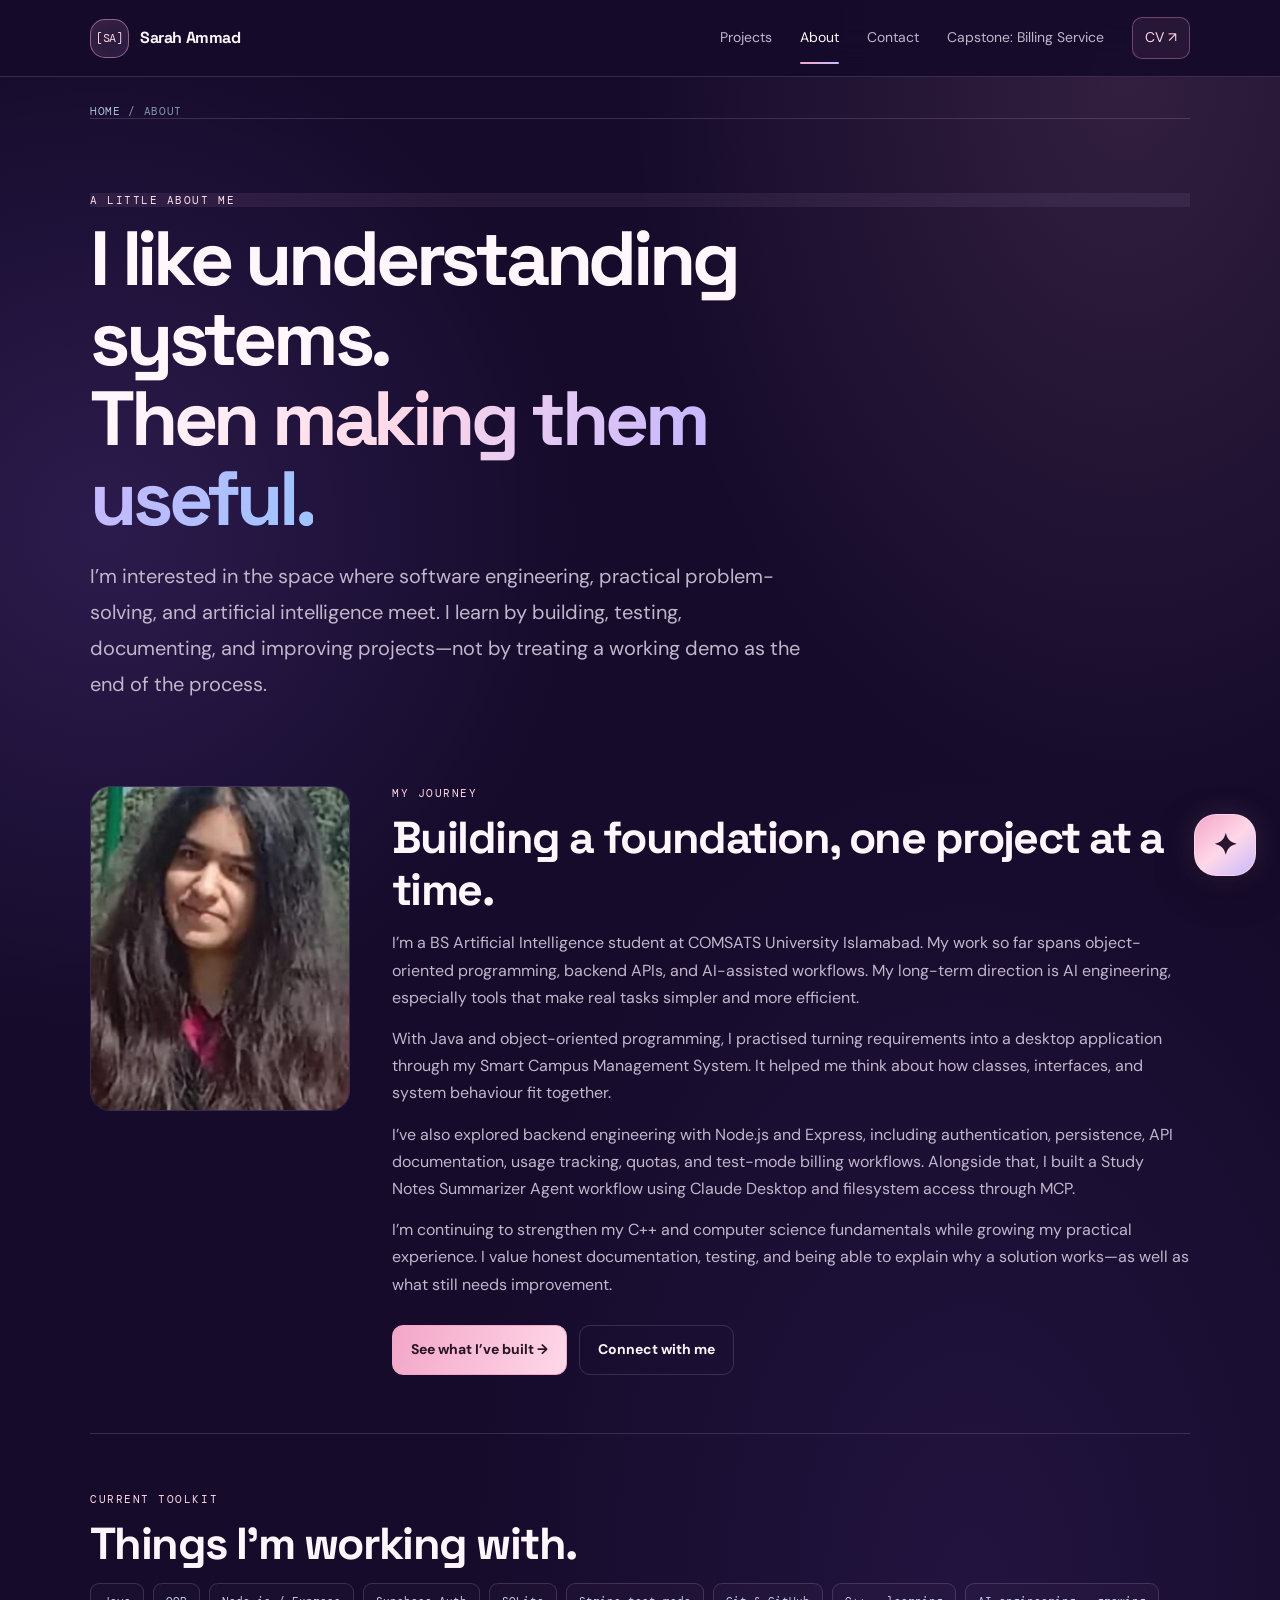
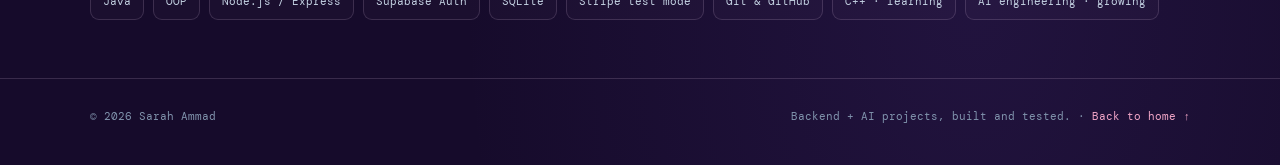
==== commit 51e9947e: "Polish portfolio metadata, labels, and copy" ====
--- a/about.html
+++ b/about.html
@@ -2,17 +2,17 @@
 <meta name="viewport" content="width=device-width, initial-scale=1.0">
 <meta name="theme-color" content="#0b1220">
 <title>About — Sarah Ammad</title>
-<meta name="description" content="Learn about Sarah Ammad, an Artificial Intelligence student at COMSATS University Islamabad building toward AI engineering.">
+<meta name="description" content="Learn about Sarah Ammad, a BS Artificial Intelligence student at COMSATS University Islamabad building software, backend APIs, and practical AI tools.">
 <meta property="og:title" content="About — Sarah Ammad">
 <meta property="og:description" content="Learn about Sarah Ammad, an Artificial Intelligence student at COMSATS University Islamabad building toward AI engineering.">
 <meta property="og:type" content="website">
 <meta property="og:url" content="https://sarahammadai.github.io/about.html">
-<meta property="og:image" content="https://sarahammadai.github.io/headshot.jpg">
+<meta property="og:image" content="https://sarahammadai.github.io/social-card.svg">
 <meta property="og:image:alt" content="Sarah Ammad — AI and software portfolio">
 <meta property="og:site_name" content="Sarah Ammad Portfolio">
 <meta name="twitter:card" content="summary_large_image">
 <meta name="twitter:title" content="About — Sarah Ammad">
 <meta name="twitter:description" content="Projects and practical learning in software engineering, backend development, and applied AI.">
-<meta name="twitter:image" content="https://sarahammadai.github.io/headshot.jpg">
+<meta name="twitter:image" content="https://sarahammadai.github.io/social-card.svg">
 <link rel="icon" type="image/svg+xml" href="favicon.svg">
-<link rel="stylesheet" href="style.css"><link rel="stylesheet" href="chatbot.css"></head><body><nav><div class="wrap nav-inner"><div class="brand"><a href="index.html"><span class="mark">[SA]</span> Sarah Ammad</a></div><button class="nav-toggle" aria-label="Toggle navigation" aria-expanded="false"><span></span>Menu</button><div class="nav-links"><a href="projects.html" >Projects</a><a href="about.html" class="current">About</a><a href="contact.html" >Contact</a><a href="capstone.html" >Capstone</a><a href="cv.pdf" class="nav-cv" target="_blank" rel="noopener noreferrer">CV ↗</a></div></div></nav><main class="wrap"><p class="crumb"><a href="index.html">Home</a> / About</p><section class="hero"><p class="kicker">A little about me</p><h1>I like understanding systems.<br><span class="highlight">Then making them useful.</span></h1><p class="claim">I’m interested in the space where software engineering, practical problem-solving, and artificial intelligence meet. I learn by building, testing, documenting, and improving projects—not by treating a working demo as the end of the process.</p></section><section style="padding-top:0;border-top:0"><div class="about-grid"><img src="headshot.jpg" alt="Portrait of Sarah Ammad" loading="lazy"><div><p class="kicker">My journey</p><h2>Building a foundation, one project at a time.</h2><p>My work so far spans object-oriented programming, backend APIs, and AI-assisted workflows. My long-term direction is AI engineering, especially tools that make real tasks simpler and more efficient.</p><p>With Java and object-oriented programming, I practised turning requirements into a desktop application through my Smart Campus Management System. It helped me think about how classes, interfaces, and system behaviour fit together.</p><p>I’ve also explored backend engineering with Node.js and Express, including authentication, persistence, API documentation, usage tracking, quotas, and test-mode billing workflows. Alongside that, I built a Study Notes Summarizer Agent workflow using Claude Desktop and filesystem access through MCP.</p><p>I’m continuing to strengthen my C++ and computer science fundamentals while growing my practical experience. I value honest documentation, testing, and being able to explain why a solution works—as well as what still needs improvement.</p><div class="actions"><a class="btn" href="projects.html">See what I’ve built →</a><a class="btn secondary" href="contact.html">Connect with me</a></div></div></div></section><section><p class="kicker">Current toolkit</p><h2>Things I’m working with.</h2><div class="skills"><span>Java</span><span>OOP</span><span>Node.js / Express</span><span>Supabase Auth</span><span>SQLite</span><span>Stripe test mode</span><span>Git &amp; GitHub</span><span>C++ · learning</span><span>AI engineering · growing</span></div></section></main><footer><div class="wrap"><span>© 2026 Sarah Ammad</span><span>Building thoughtfully · <a href="index.html">Back to home ↑</a></span></div></footer><script data-goatcounter="https://sarahammad.goatcounter.com/count" async src="//gc.zgo.at/count.js"></script><script src="app.js"></script><script src="chatbot.js" defer></script></body></html>+<link rel="stylesheet" href="style.css"><link rel="stylesheet" href="chatbot.css"></head><body><nav><div class="wrap nav-inner"><div class="brand"><a href="index.html"><span class="mark">[SA]</span> Sarah Ammad</a></div><button class="nav-toggle" aria-label="Toggle navigation" aria-expanded="false"><span></span>Menu</button><div class="nav-links"><a href="projects.html" >Projects</a><a href="about.html" class="current">About</a><a href="contact.html" >Contact</a><a href="capstone.html" >Capstone: Billing Service</a><a href="cv.pdf" class="nav-cv" target="_blank" rel="noopener noreferrer">CV ↗</a></div></div></nav><main class="wrap"><p class="crumb"><a href="index.html">Home</a> / About</p><section class="hero"><p class="kicker">A little about me</p><h1>I like understanding systems.<br><span class="highlight">Then making them useful.</span></h1><p class="claim">I’m interested in the space where software engineering, practical problem-solving, and artificial intelligence meet. I learn by building, testing, documenting, and improving projects—not by treating a working demo as the end of the process.</p></section><section style="padding-top:0;border-top:0"><div class="about-grid"><img src="headshot.jpg" alt="Portrait of Sarah Ammad" loading="lazy"><div><p class="kicker">My journey</p><h2>Building a foundation, one project at a time.</h2><p>I’m a BS Artificial Intelligence student at COMSATS University Islamabad. My work so far spans object-oriented programming, backend APIs, and AI-assisted workflows. My long-term direction is AI engineering, especially tools that make real tasks simpler and more efficient.</p><p>With Java and object-oriented programming, I practised turning requirements into a desktop application through my Smart Campus Management System. It helped me think about how classes, interfaces, and system behaviour fit together.</p><p>I’ve also explored backend engineering with Node.js and Express, including authentication, persistence, API documentation, usage tracking, quotas, and test-mode billing workflows. Alongside that, I built a Study Notes Summarizer Agent workflow using Claude Desktop and filesystem access through MCP.</p><p>I’m continuing to strengthen my C++ and computer science fundamentals while growing my practical experience. I value honest documentation, testing, and being able to explain why a solution works—as well as what still needs improvement.</p><div class="actions"><a class="btn" href="projects.html">See what I’ve built →</a><a class="btn secondary" href="contact.html">Connect with me</a></div></div></div></section><section><p class="kicker">Current toolkit</p><h2>Things I’m working with.</h2><div class="skills"><span>Java</span><span>OOP</span><span>Node.js / Express</span><span>Supabase Auth</span><span>SQLite</span><span>Stripe test mode</span><span>Git &amp; GitHub</span><span>C++ · learning</span><span>AI engineering · growing</span></div></section></main><footer><div class="wrap"><span>© 2026 Sarah Ammad</span><span>Backend + AI projects, built and tested. · <a href="index.html">Back to home ↑</a></span></div></footer><script data-goatcounter="https://sarahammad.goatcounter.com/count" async src="//gc.zgo.at/count.js"></script><script src="app.js"></script><script src="chatbot.js" defer></script></body></html>
--- a/style.css
+++ b/style.css
@@ -244,3 +244,12 @@
  .project-art{height:170px}
  .approach-card{padding:19px}
 }
+
+
+/* Clear, scannable project outcomes and navigation CV action */
+.project-result{padding:11px 12px;border:1px solid rgba(243,166,200,.19);border-left:2px solid var(--rose);border-radius:0 10px 10px 0;background:rgba(243,166,200,.045);font-size:13px!important;line-height:1.7;color:#d8c9dc!important;margin:0 0 5px!important}
+.project-result strong{color:var(--blush);font-weight:600}
+.project-note{font-size:12px!important;line-height:1.7;color:#a99ab7!important}
+.nav-links .nav-cv{padding:8px 12px;border:1px solid rgba(243,166,200,.35);border-radius:10px;color:var(--blush);background:rgba(243,166,200,.07)}
+.nav-links .nav-cv:hover{background:rgba(243,166,200,.15);color:#fff}
+@media(max-width:560px){.nav-links .nav-cv{display:inline-block;margin-top:8px;text-align:center}}
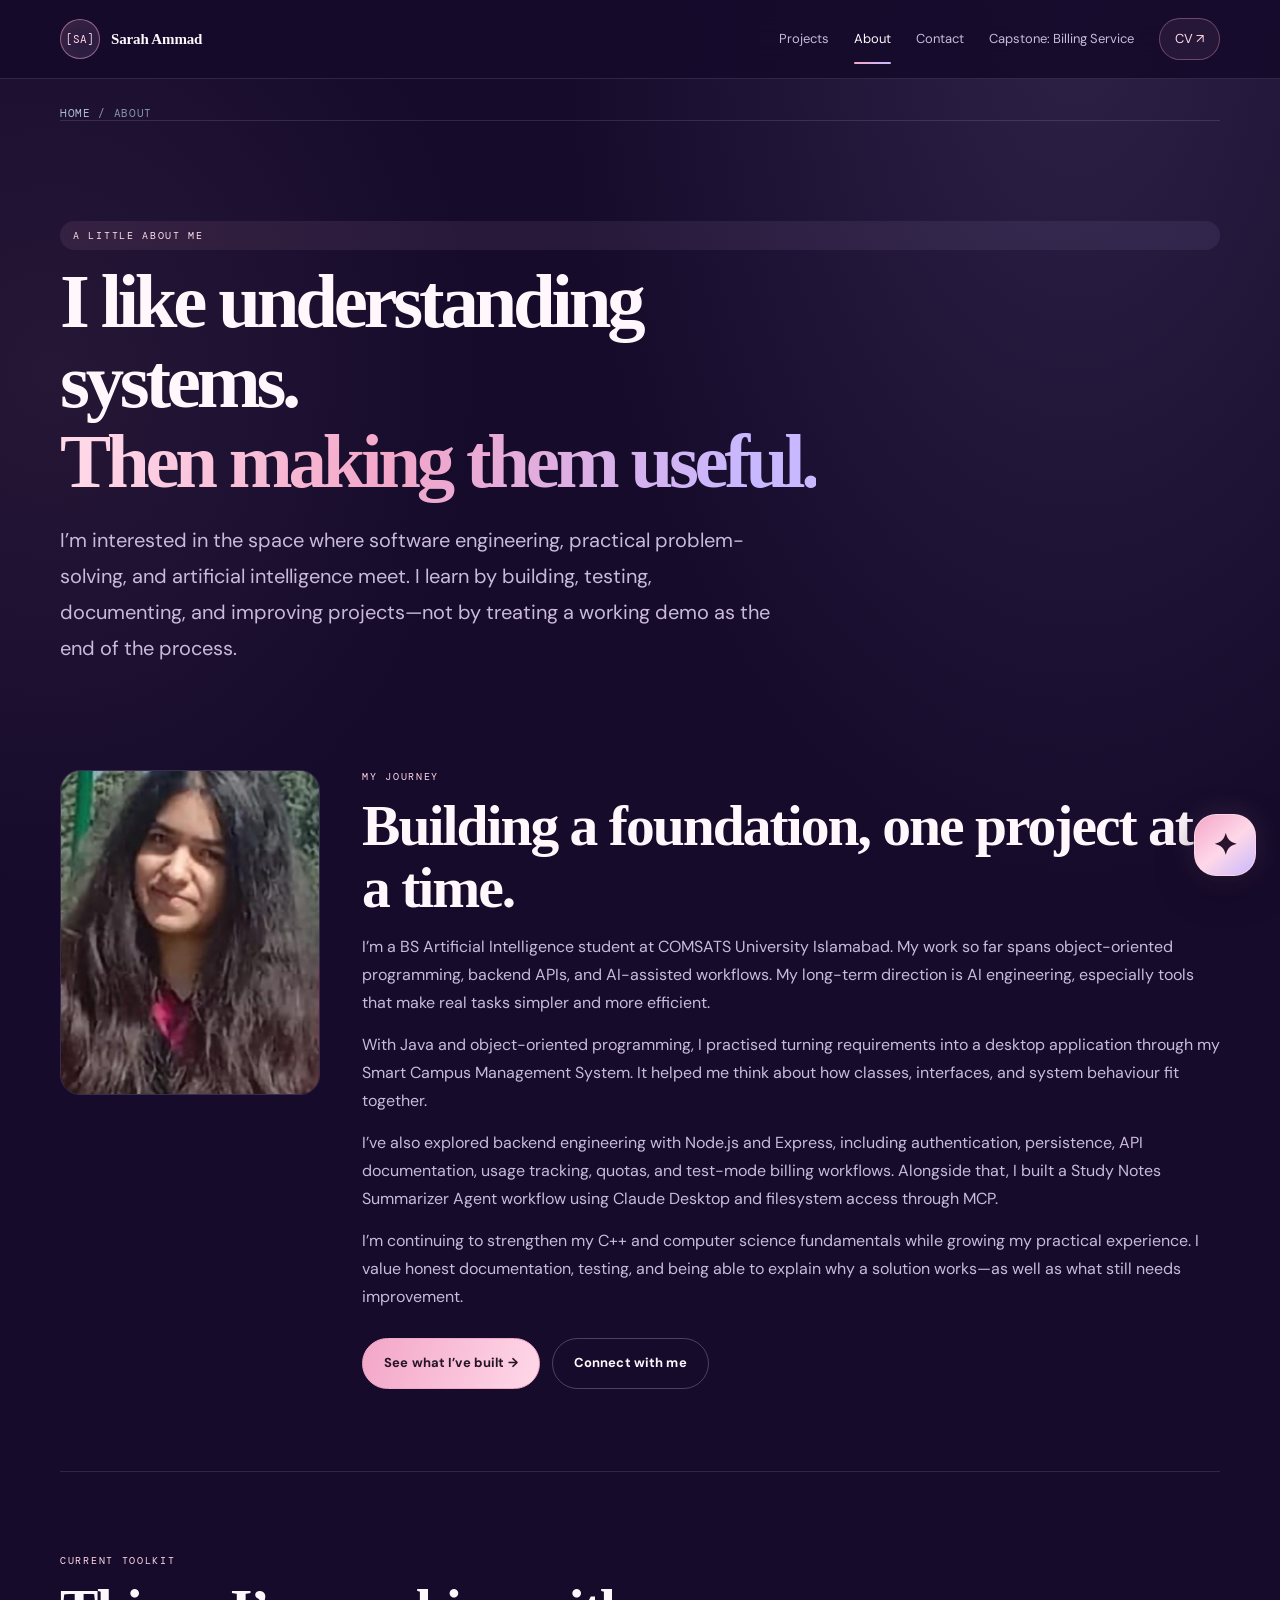
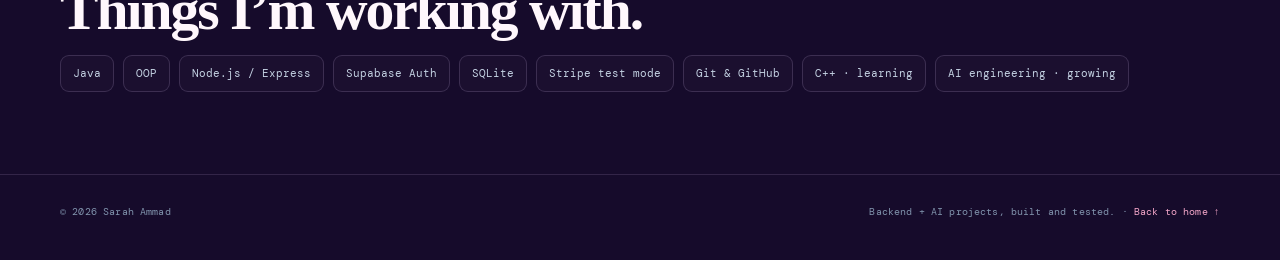
==== commit 96beeef8: "Add consistent skip navigation for keyboard accessibility" ====
--- a/about.html
+++ b/about.html
@@ -1,10 +1,10 @@
 <!DOCTYPE html><html lang="en"><head><meta charset="UTF-8">
 <meta name="viewport" content="width=device-width, initial-scale=1.0">
-<meta name="theme-color" content="#0b1220">
+<meta name="theme-color" content="#160b2b">
 <title>About — Sarah Ammad</title>
 <meta name="description" content="Learn about Sarah Ammad, a BS Artificial Intelligence student at COMSATS University Islamabad building software, backend APIs, and practical AI tools.">
 <meta property="og:title" content="About — Sarah Ammad">
-<meta property="og:description" content="Learn about Sarah Ammad, an Artificial Intelligence student at COMSATS University Islamabad building toward AI engineering.">
+<meta property="og:description" content="Learn about Sarah Ammad, a BS Artificial Intelligence student at COMSATS University Islamabad building software, backend APIs, and practical AI tools.">
 <meta property="og:type" content="website">
 <meta property="og:url" content="https://sarahammadai.github.io/about.html">
 <meta property="og:image" content="https://sarahammadai.github.io/social-card.svg">
@@ -15,4 +15,4 @@
 <meta name="twitter:description" content="Projects and practical learning in software engineering, backend development, and applied AI.">
 <meta name="twitter:image" content="https://sarahammadai.github.io/social-card.svg">
 <link rel="icon" type="image/svg+xml" href="favicon.svg">
-<link rel="stylesheet" href="style.css"><link rel="stylesheet" href="chatbot.css"></head><body><nav><div class="wrap nav-inner"><div class="brand"><a href="index.html"><span class="mark">[SA]</span> Sarah Ammad</a></div><button class="nav-toggle" aria-label="Toggle navigation" aria-expanded="false"><span></span>Menu</button><div class="nav-links"><a href="projects.html" >Projects</a><a href="about.html" class="current">About</a><a href="contact.html" >Contact</a><a href="capstone.html" >Capstone: Billing Service</a><a href="cv.pdf" class="nav-cv" target="_blank" rel="noopener noreferrer">CV ↗</a></div></div></nav><main class="wrap"><p class="crumb"><a href="index.html">Home</a> / About</p><section class="hero"><p class="kicker">A little about me</p><h1>I like understanding systems.<br><span class="highlight">Then making them useful.</span></h1><p class="claim">I’m interested in the space where software engineering, practical problem-solving, and artificial intelligence meet. I learn by building, testing, documenting, and improving projects—not by treating a working demo as the end of the process.</p></section><section style="padding-top:0;border-top:0"><div class="about-grid"><img src="headshot.jpg" alt="Portrait of Sarah Ammad" loading="lazy"><div><p class="kicker">My journey</p><h2>Building a foundation, one project at a time.</h2><p>I’m a BS Artificial Intelligence student at COMSATS University Islamabad. My work so far spans object-oriented programming, backend APIs, and AI-assisted workflows. My long-term direction is AI engineering, especially tools that make real tasks simpler and more efficient.</p><p>With Java and object-oriented programming, I practised turning requirements into a desktop application through my Smart Campus Management System. It helped me think about how classes, interfaces, and system behaviour fit together.</p><p>I’ve also explored backend engineering with Node.js and Express, including authentication, persistence, API documentation, usage tracking, quotas, and test-mode billing workflows. Alongside that, I built a Study Notes Summarizer Agent workflow using Claude Desktop and filesystem access through MCP.</p><p>I’m continuing to strengthen my C++ and computer science fundamentals while growing my practical experience. I value honest documentation, testing, and being able to explain why a solution works—as well as what still needs improvement.</p><div class="actions"><a class="btn" href="projects.html">See what I’ve built →</a><a class="btn secondary" href="contact.html">Connect with me</a></div></div></div></section><section><p class="kicker">Current toolkit</p><h2>Things I’m working with.</h2><div class="skills"><span>Java</span><span>OOP</span><span>Node.js / Express</span><span>Supabase Auth</span><span>SQLite</span><span>Stripe test mode</span><span>Git &amp; GitHub</span><span>C++ · learning</span><span>AI engineering · growing</span></div></section></main><footer><div class="wrap"><span>© 2026 Sarah Ammad</span><span>Backend + AI projects, built and tested. · <a href="index.html">Back to home ↑</a></span></div></footer><script data-goatcounter="https://sarahammad.goatcounter.com/count" async src="//gc.zgo.at/count.js"></script><script src="app.js"></script><script src="chatbot.js" defer></script></body></html>+<link rel="stylesheet" href="style.css"><link rel="stylesheet" href="chatbot.css"></head><body><a class="skip-link" href="#main-content">Skip to content</a><nav><div class="wrap nav-inner"><div class="brand"><a href="index.html"><span class="mark">[SA]</span> Sarah Ammad</a></div><button class="nav-toggle" aria-label="Toggle navigation" aria-expanded="false"><span></span>Menu</button><div class="nav-links"><a href="projects.html" >Projects</a><a href="about.html" class="current">About</a><a href="contact.html" >Contact</a><a href="capstone.html" >Capstone: Billing Service</a><a href="cv.pdf" class="nav-cv" target="_blank" rel="noopener noreferrer">CV ↗</a></div></div></nav><main class="wrap" id="main-content"><p class="crumb"><a href="index.html">Home</a> / About</p><section class="hero"><p class="kicker">A little about me</p><h1>I like understanding systems.<br><span class="highlight">Then making them useful.</span></h1><p class="claim">I’m interested in the space where software engineering, practical problem-solving, and artificial intelligence meet. I learn by building, testing, documenting, and improving projects—not by treating a working demo as the end of the process.</p></section><section style="padding-top:0;border-top:0"><div class="about-grid"><img src="headshot.jpg" alt="Portrait of Sarah Ammad" loading="lazy"><div><p class="kicker">My journey</p><h2>Building a foundation, one project at a time.</h2><p>I’m a BS Artificial Intelligence student at COMSATS University Islamabad. My work so far spans object-oriented programming, backend APIs, and AI-assisted workflows. My long-term direction is AI engineering, especially tools that make real tasks simpler and more efficient.</p><p>With Java and object-oriented programming, I practised turning requirements into a desktop application through my Smart Campus Management System. It helped me think about how classes, interfaces, and system behaviour fit together.</p><p>I’ve also explored backend engineering with Node.js and Express, including authentication, persistence, API documentation, usage tracking, quotas, and test-mode billing workflows. Alongside that, I built a Study Notes Summarizer Agent workflow using Claude Desktop and filesystem access through MCP.</p><p>I’m continuing to strengthen my C++ and computer science fundamentals while growing my practical experience. I value honest documentation, testing, and being able to explain why a solution works—as well as what still needs improvement.</p><div class="actions"><a class="btn" href="projects.html">See what I’ve built →</a><a class="btn secondary" href="contact.html">Connect with me</a></div></div></div></section><section><p class="kicker">Current toolkit</p><h2>Things I’m working with.</h2><div class="skills"><span>Java</span><span>OOP</span><span>Node.js / Express</span><span>Supabase Auth</span><span>SQLite</span><span>Stripe test mode</span><span>Git &amp; GitHub</span><span>C++ · learning</span><span>AI engineering · growing</span></div></section></main><footer><div class="wrap"><span>© 2026 Sarah Ammad</span><span>Backend + AI projects, built and tested. · <a href="index.html">Back to home ↑</a></span></div></footer><script data-goatcounter="https://sarahammad.goatcounter.com/count" async src="//gc.zgo.at/count.js"></script><script src="app.js"></script><script src="chatbot.js" defer></script></body></html>
--- a/style.css
+++ b/style.css
@@ -1,14 +1,14 @@
 @import url('https://fonts.googleapis.com/css2?family=DM+Mono:wght@400;500&family=DM+Sans:wght@400;500;600;700&family=Space+Grotesk:wght@500;600;700&display=swap');
-:root{--bg:#0b1220;--panel:#111d30;--panel2:#15243a;--line:rgba(190,211,235,.15);--text:#f3f7fc;--muted:#a9b8cc;--green:#6ee7b7;--mint:#b8f7df;--blue:#8cb8ff;--mono:'DM Mono',monospace;--sans:'DM Sans',sans-serif;--display:'Space Grotesk',sans-serif;--radius:18px}
+:root{--bg:#160b2b;--panel:#21133a;--panel2:#2b1948;--line:rgba(224,198,245,.17);--text:#fff7fc;--muted:#c9bad9;--green:#f3a6c8;--mint:#ffd8e8;--blue:#c8b8ff;--mono:'DM Mono',monospace;--sans:'DM Sans',sans-serif;--display:'Space Grotesk',sans-serif;--radius:18px}
 *{box-sizing:border-box;margin:0;padding:0}
 html{scroll-behavior:smooth;scroll-padding-top:95px}
-body{font-family:var(--sans);background:radial-gradient(ellipse at 80% 0%,rgba(37,99,235,.16),transparent 34rem),radial-gradient(ellipse at 0% 25%,rgba(16,185,129,.09),transparent 30rem),var(--bg);color:var(--text);line-height:1.7;font-size:16px;min-height:100vh}
+body{font-family:var(--sans);background:radial-gradient(ellipse at 80% 0%,rgba(200,184,255,.17),transparent 34rem),radial-gradient(ellipse at 0% 25%,rgba(243,166,200,.10),transparent 30rem),var(--bg);color:var(--text);line-height:1.7;font-size:16px;min-height:100vh}
 a{color:var(--green);text-decoration:none;transition:color .2s ease,border-color .2s ease,background .2s ease}a:hover{color:#d3ffef}
 a:focus-visible,button:focus-visible,input:focus-visible,textarea:focus-visible{outline:2px solid var(--green);outline-offset:4px}
 img{max-width:100%;display:block;border:1px solid var(--line);border-radius:14px}
 code,.mono,.project-row .stack,.skills span,.status,.spec-row dt,.contact-list .label{font-family:var(--mono)}
 .wrap{width:min(1100px,calc(100% - 44px));margin-inline:auto;padding:0}
-nav{position:sticky;top:0;z-index:20;background:rgba(11,18,32,.84);backdrop-filter:blur(18px);border-bottom:1px solid var(--line)}
+nav{position:sticky;top:0;z-index:20;background:rgba(22,11,43,.88);backdrop-filter:blur(18px);border-bottom:1px solid var(--line)}
 .nav-inner{height:76px;display:flex;align-items:center;justify-content:space-between;gap:24px}
 .brand a{font-family:var(--display);font-weight:700;color:var(--text);display:flex;align-items:center;gap:11px;letter-spacing:-.025em}
 .brand a:hover{text-decoration:none;color:var(--mint)}
@@ -253,3 +253,142 @@
 .nav-links .nav-cv{padding:8px 12px;border:1px solid rgba(243,166,200,.35);border-radius:10px;color:var(--blush);background:rgba(243,166,200,.07)}
 .nav-links .nav-cv:hover{background:rgba(243,166,200,.15);color:#fff}
 @media(max-width:560px){.nav-links .nav-cv{display:inline-block;margin-top:8px;text-align:center}}
+
+
+/* Premium editorial refresh — shared, responsive, accessible */
+@import url('https://fonts.googleapis.com/css2?family=DM+Sans:wght@400;500;600;700&family=DM+Mono:wght@400;500&family=Playfair+Display:wght@500;600;700&display=swap');
+:root{
+  --bg:#160b2b;
+  --panel:#211333;
+  --panel2:#2b1948;
+  --line:rgba(224,198,245,.17);
+  --text:#fff7fc;
+  --muted:#c9bad9;
+  --green:#f3a6c8;
+  --mint:#ffd8e8;
+  --blue:#c8b8ff;
+  --rose:#f3a6c8;
+  --blush:#ffd8e8;
+  --lilac:#c8b8ff;
+  --display:'Playfair Display',Georgia,serif;
+  --sans:'DM Sans',Arial,sans-serif;
+}
+html{scroll-padding-top:100px}
+body{
+  background:
+    radial-gradient(ellipse at 84% 0%,rgba(200,184,255,.13),transparent 32rem),
+    radial-gradient(ellipse at 4% 20%,rgba(243,166,200,.075),transparent 27rem),
+    var(--bg);
+  line-height:1.75;
+}
+.wrap{width:min(1160px,calc(100% - 56px))}
+nav{background:rgba(22,11,43,.9);border-bottom-color:rgba(224,198,245,.14)}
+.nav-inner{min-height:78px}
+.brand a{font-size:15px;letter-spacing:-.01em}
+.brand .mark{border-radius:50%;width:40px;height:40px;font-size:11px}
+.nav-links{gap:25px}
+.nav-links a{font-size:13px}
+.nav-links .nav-cv{padding:9px 15px;border-radius:999px}
+h1,h2,h3{font-family:var(--display);font-weight:600;letter-spacing:-.035em}
+h1{font-size:clamp(3.2rem,7.4vw,6.4rem);line-height:1.02;max-width:850px}
+h2{font-size:clamp(2.3rem,4.5vw,3.6rem);line-height:1.08}
+h3{font-size:clamp(1.25rem,2vw,1.55rem);line-height:1.22}
+.hero{padding:100px 0 76px}
+.hero-layout{grid-template-columns:minmax(0,1.12fr) minmax(300px,.88fr);gap:clamp(32px,6vw,86px)}
+.hero .claim{max-width:640px;font-size:clamp(17px,1.8vw,20px);line-height:1.85}
+.hero .highlight,.case-header .highlight{background:linear-gradient(105deg,#ffd8e8 4%,#f3a6c8 45%,#c8b8ff 90%);-webkit-background-clip:text;background-clip:text;color:transparent}
+.kicker{font-size:10px;letter-spacing:.17em}
+.hero>.kicker,.case-header>.kicker{border-radius:999px;padding:8px 13px}
+.btn{border-radius:999px;padding:13px 21px;font-size:13px;letter-spacing:.01em}
+.btn.secondary{border-color:rgba(224,198,245,.28)}
+.social-links{gap:23px}
+.social-links a,.text-link{font-size:12px;letter-spacing:.015em}
+.terminal{border-radius:24px;padding:25px;background:linear-gradient(150deg,rgba(43,25,72,.95),rgba(26,14,46,.97));box-shadow:0 30px 90px rgba(0,0,0,.2)}
+.terminal-head{padding-bottom:19px}
+.terminal-body{font-size:12px;line-height:2.15}
+.metric{border-radius:13px;background:rgba(255,216,232,.035)}
+.quick-facts{margin:0 0 12px}
+.status{border:0;border-top:1px solid var(--line);border-bottom:1px solid var(--line);border-radius:0;background:transparent;padding:22px 0;gap:20px}
+.status>div{border-left:0;padding:0 12px 0 0}
+.status .k{color:#d2b9dd;font-size:9px;letter-spacing:.14em;margin-bottom:5px}
+.status>div:not(:first-child){border-left:1px solid var(--line);padding-left:22px}
+section{padding:82px 0;border-top-color:rgba(224,198,245,.14)}
+.section-heading{max-width:740px;margin-bottom:34px}
+.section-heading>p:not(.kicker){max-width:650px;font-size:15px;line-height:1.85}
+.project-list{gap:18px;align-items:stretch}
+.project-row{
+  position:relative;gap:15px;padding:22px;border-radius:20px;
+  border-color:rgba(224,198,245,.14);
+  background:linear-gradient(155deg,rgba(43,25,72,.72),rgba(27,15,48,.82));
+  box-shadow:0 8px 28px rgba(0,0,0,.07);
+}
+.project-row:hover{
+  transform:translateY(-4px);
+  border-color:rgba(243,166,200,.42);
+  box-shadow:0 22px 50px rgba(0,0,0,.18);
+  background:linear-gradient(155deg,rgba(50,30,77,.85),rgba(27,15,48,.92));
+}
+.project-row img,.project-art{height:210px;border-radius:14px}
+.project-row img{object-fit:cover;object-position:top;background:#211333}
+.project-row .stack{font-size:10px;letter-spacing:.09em;color:#f3b5d2}
+.project-row h3{margin-bottom:0}
+.project-row p{font-size:14px;line-height:1.8}
+.project-result{border-radius:0 11px 11px 0;background:rgba(243,166,200,.045);font-size:12px!important}
+.project-row>a{display:inline-flex;align-items:center;gap:8px;margin-top:auto;padding-top:8px;font-size:12px}
+.project-art{padding:23px;background:radial-gradient(circle at 80% 15%,rgba(200,184,255,.17),transparent 40%),linear-gradient(145deg,#321d4d,#1a1030)}
+.project-art span:first-child{font-size:48px}
+.approach-grid{gap:16px}
+.approach-card{border-radius:18px;padding:25px;background:rgba(43,25,72,.45)}
+.approach-number{font-size:9px;letter-spacing:.16em}
+.toolkit-grid{display:grid;grid-template-columns:repeat(3,minmax(0,1fr));gap:14px}
+.toolkit-card{display:flex;gap:17px;align-items:flex-start;padding:23px;border:1px solid var(--line);border-radius:17px;background:linear-gradient(150deg,rgba(43,25,72,.65),rgba(27,15,48,.5))}
+.toolkit-index{display:grid;place-items:center;flex:0 0 34px;height:34px;border:1px solid rgba(243,166,200,.35);border-radius:50%;font:10px var(--mono);color:var(--blush)}
+.toolkit-card h3{font:600 16px/1.35 var(--sans);letter-spacing:-.02em;margin:2px 0 9px}
+.toolkit-card p{font-size:13px;line-height:1.8}
+.closing-section{padding:55px 0 75px}
+.closing-section h2{max-width:680px}
+.closing-section>div:first-child>p:last-child{max-width:640px}
+footer{border-top-color:rgba(224,198,245,.14);font-size:10px;letter-spacing:.015em}
+.skip-link{position:absolute;top:8px;left:8px;z-index:10000;padding:10px 14px;background:#ffd8e8;color:#271426;border-radius:8px;transform:translateY(-150%)}
+.skip-link:focus{transform:translateY(0)}
+a:focus-visible,button:focus-visible,input:focus-visible,textarea:focus-visible{outline:3px solid #c8b8ff;outline-offset:4px}
+@media(max-width:900px){
+  .wrap{width:min(100% - 40px,760px)}
+  .hero{padding:72px 0 55px}
+  .hero-layout{grid-template-columns:1fr;gap:32px}
+  .hero-layout .terminal{max-width:100%}
+  .toolkit-grid{grid-template-columns:1fr}
+  .toolkit-card{padding:19px}
+}
+@media(max-width:760px){
+  section{padding:60px 0}
+  .project-list{grid-template-columns:repeat(2,minmax(0,1fr))}
+  .project-row{padding:16px}
+  .project-row img,.project-art{height:170px}
+  .status{grid-template-columns:1fr;gap:12px}
+  .status>div:not(:first-child){border-left:0;padding-left:0;padding-top:12px;border-top:1px solid var(--line)}
+  .closing-section{align-items:flex-start;flex-direction:column}
+  .closing-section .actions{margin-top:8px}
+}
+@media(max-width:560px){
+  .wrap{width:calc(100% - 32px)}
+  .nav-inner{height:68px}
+  .nav-links{background:#160b2b}
+  .hero{padding:55px 0 43px}
+  h1,.hero h1{font-size:clamp(2.8rem,13vw,4.1rem)}
+  .hero p.claim{font-size:16px}
+  section{padding:48px 0}
+  .project-list{grid-template-columns:1fr}
+  .project-row{padding:17px}
+  .project-row img,.project-art{height:200px}
+  .metric-row{gap:7px}
+  .metric{padding:10px 8px}
+  .metric strong{font-size:17px}
+  .actions{gap:10px}
+  .btn{padding:12px 17px}
+  footer .wrap{flex-direction:column}
+}
+@media(prefers-reduced-motion:reduce){
+  html{scroll-behavior:auto}
+  .project-row,.btn,.brand .mark{transition:none!important}
+}
